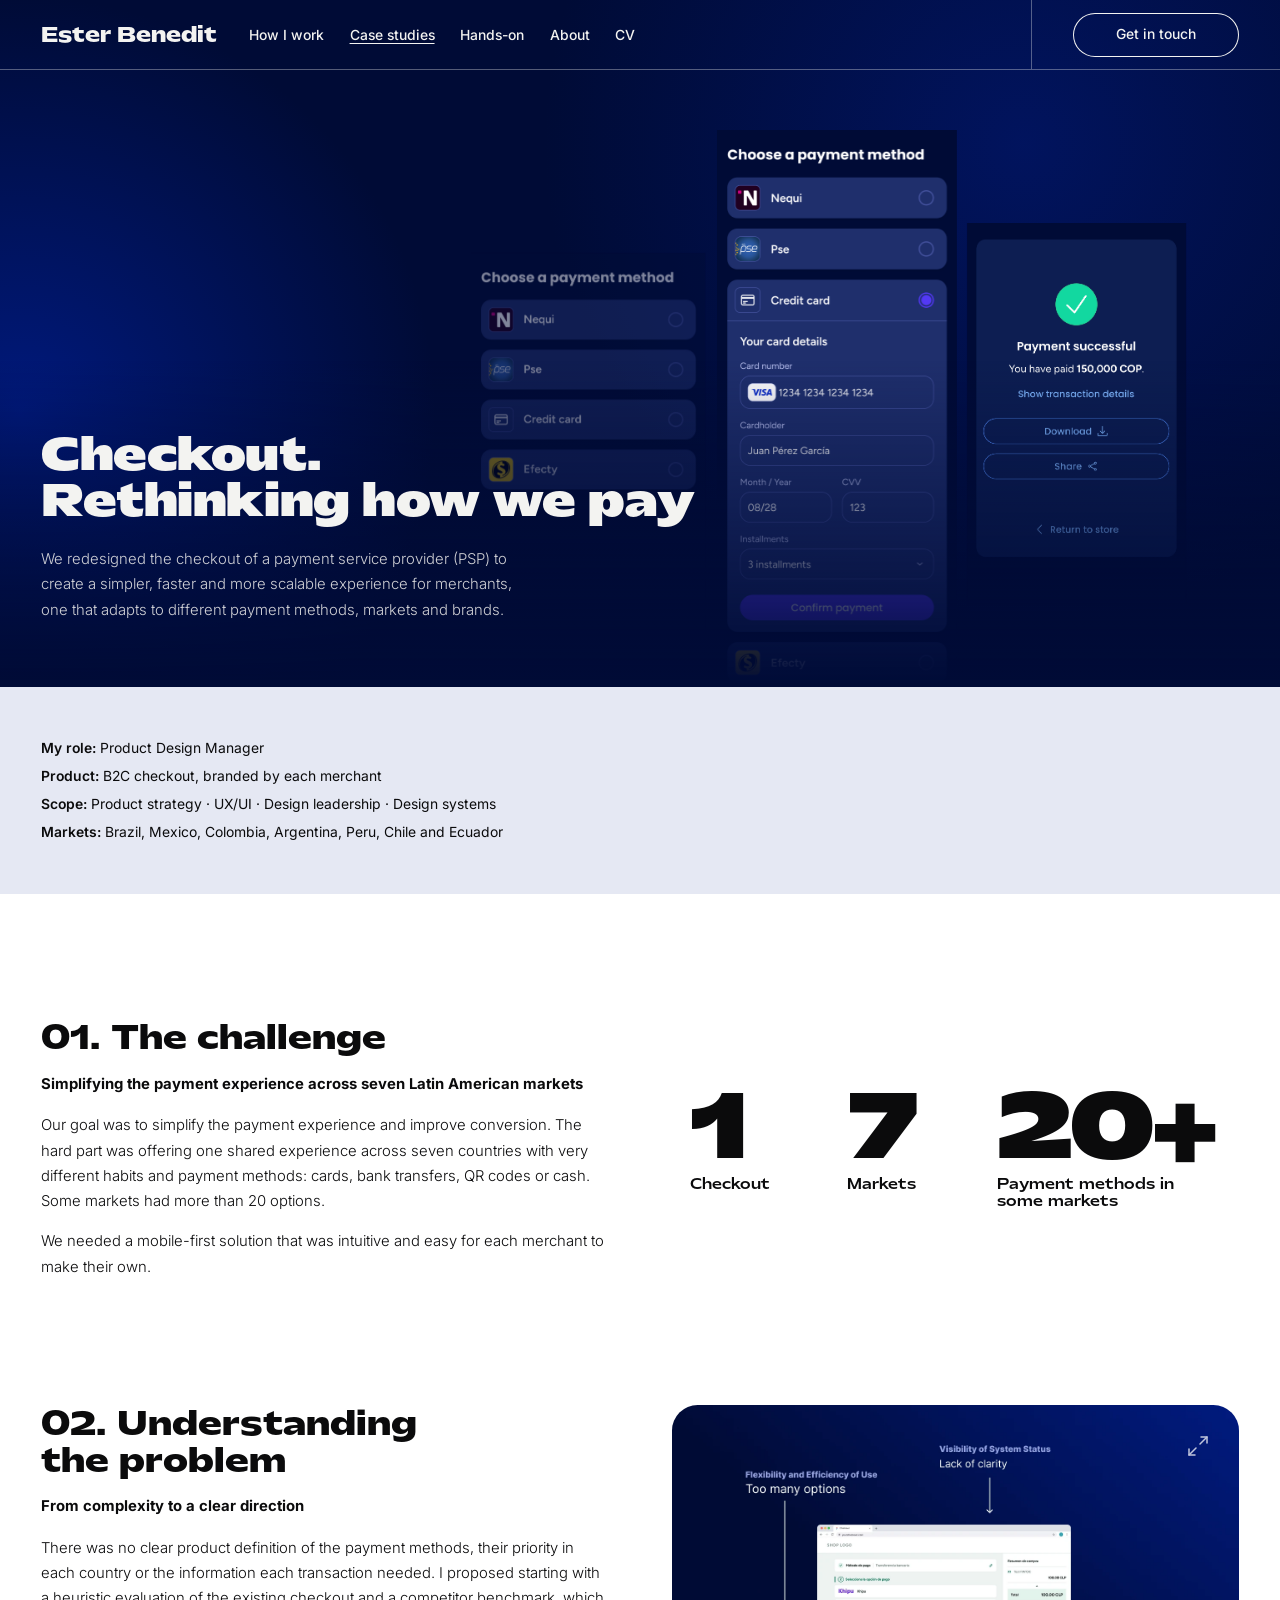
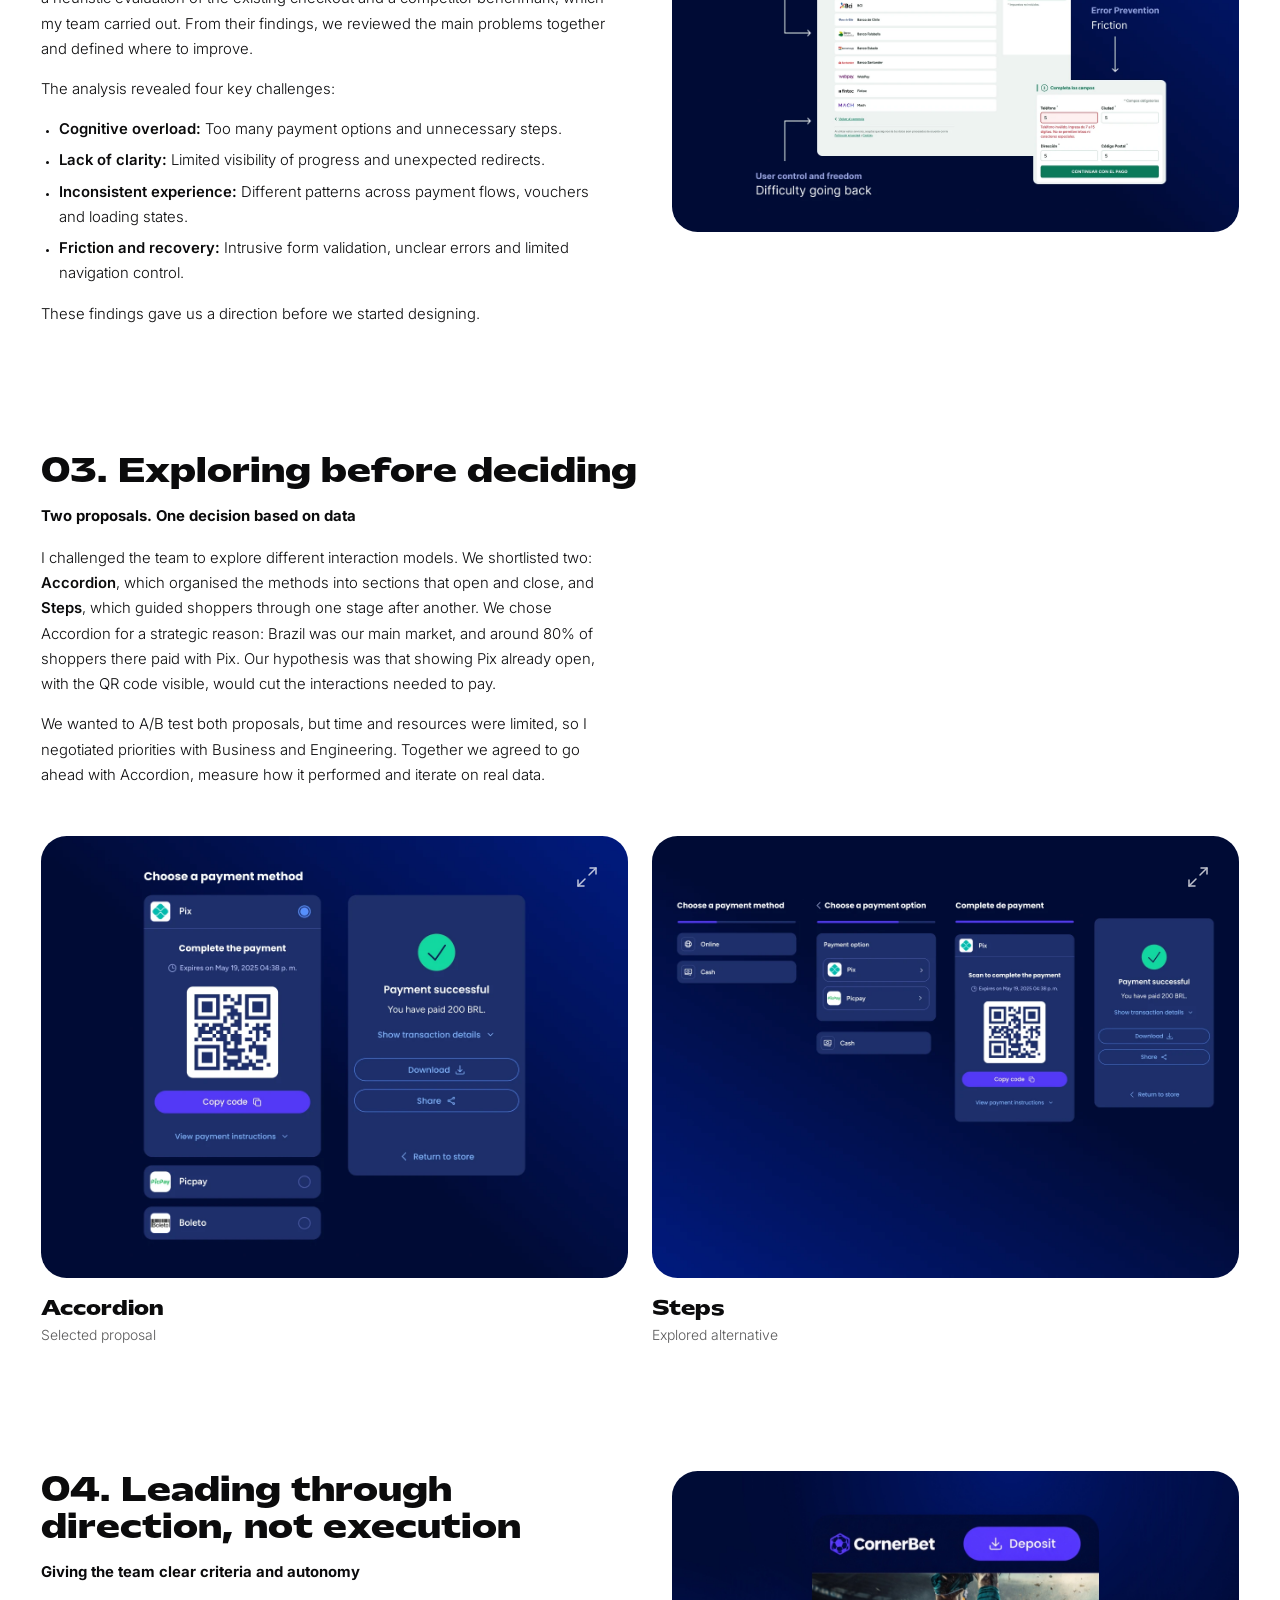
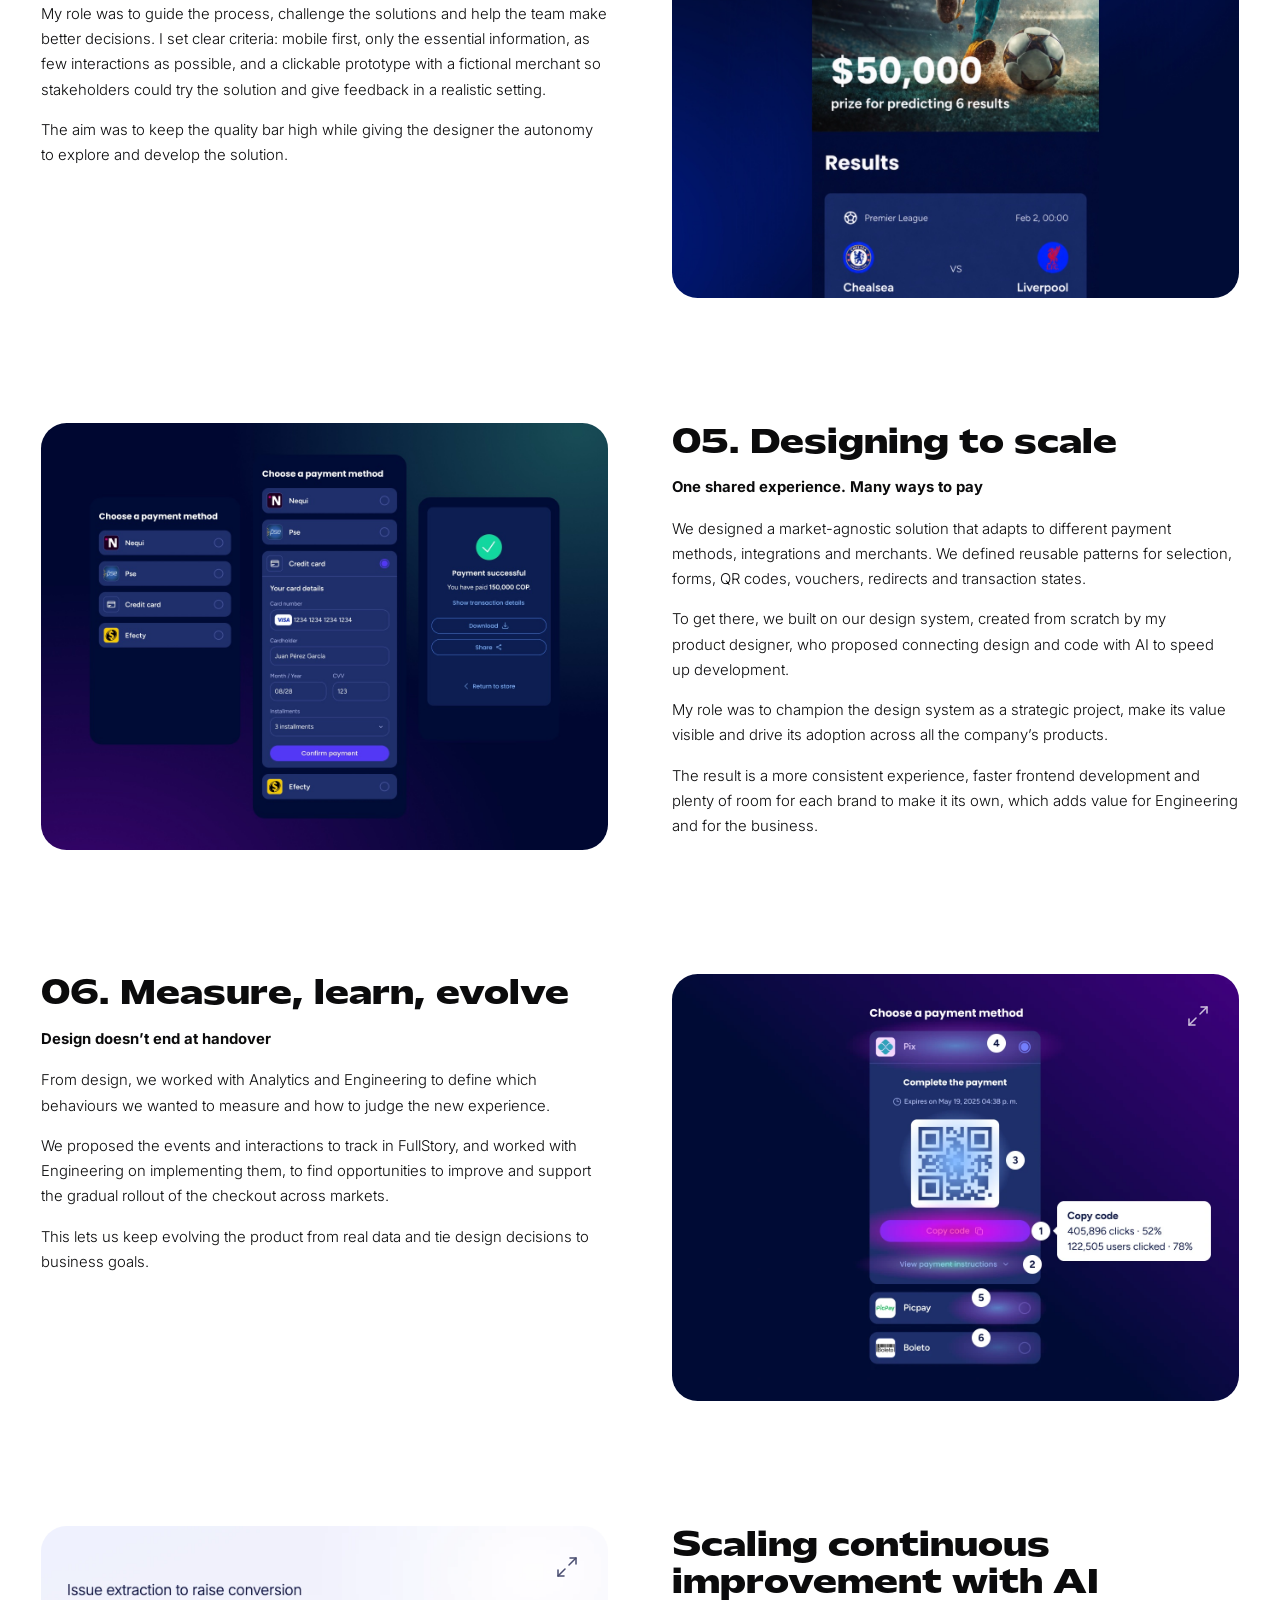
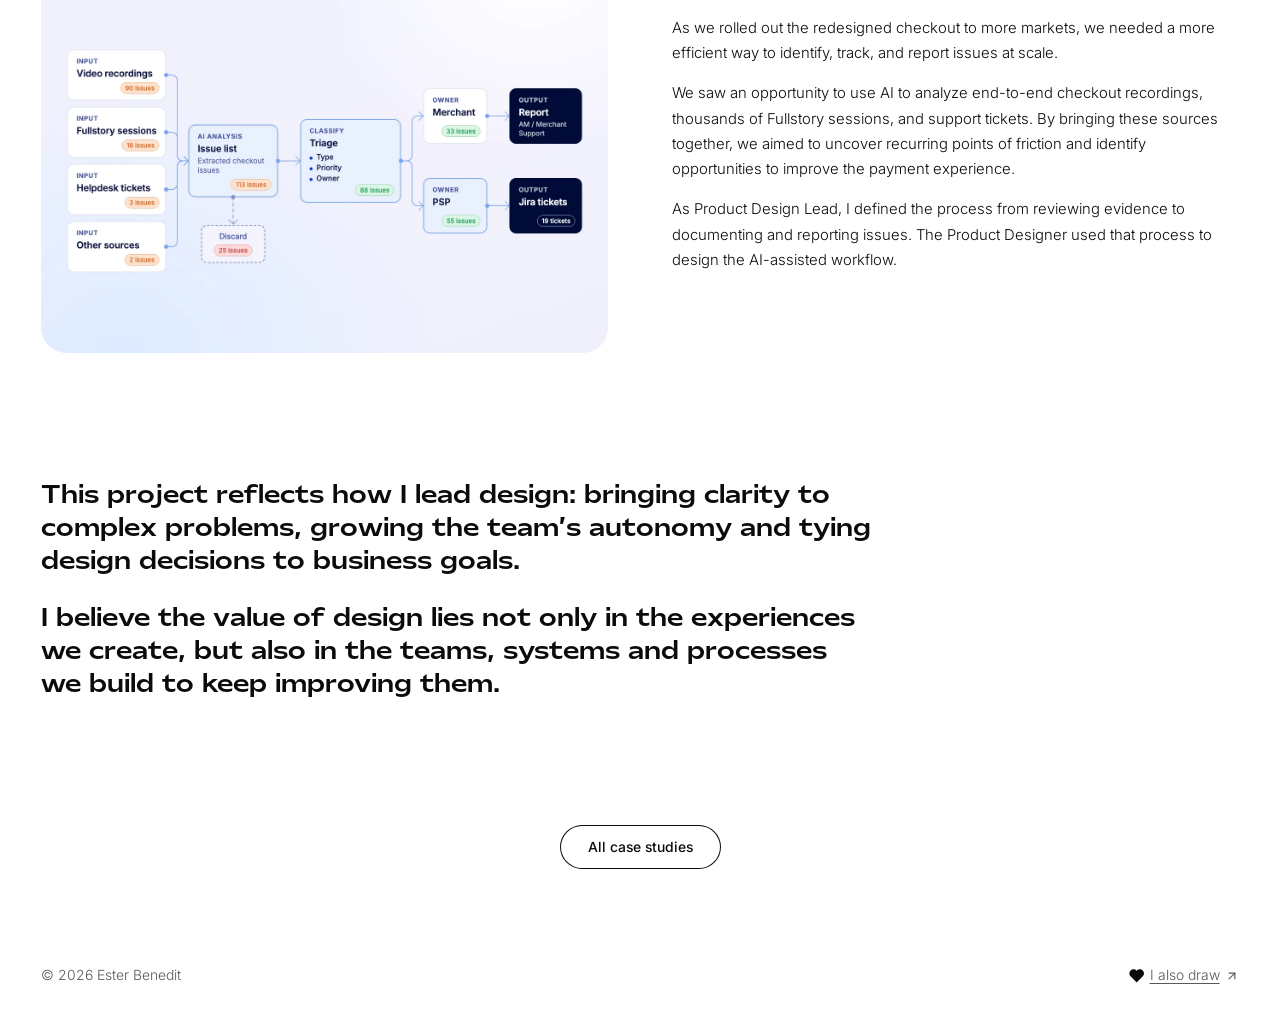
==== checkout.html @ c809fcc5 "Checkout case: subtitles wrap at the edge of the screen Co-Authored-By: Claude Opus 5.5 <noreply@ant" ====
<!doctype html>
<html lang="en">
<head>
  <meta charset="utf-8">
  <meta name="viewport" content="width=device-width, initial-scale=1">
  <title>Checkout: rethinking how we pay · Ester Benedit</title>
  <meta name="description" content="Case study: simplifying the payment experience across seven Latin American markets. Product strategy, UX/UI, design leadership and design systems.">
  <meta name="robots" content="noindex"> <!-- draft: keep out of search until Ester approves it -->
  <link rel="icon" type="image/png" sizes="32x32" href="icons/favicon-32.png?v=2">
  <link rel="apple-touch-icon" href="icons/apple-touch-icon.png?v=2">
  <link rel="preconnect" href="https://fonts.googleapis.com">
  <link rel="preconnect" href="https://fonts.gstatic.com" crossorigin>
  <link href="https://fonts.googleapis.com/css2?family=Inter:wght@200;300;400;500;600&display=swap" rel="stylesheet">
  <link rel="stylesheet" href="fonts-mattone.css?v=1">
  <link rel="stylesheet" href="styles.css?v=137">
  <link rel="stylesheet" href="case.css?v=51">
  <script>document.documentElement.classList.add('js');</script>
</head>
<body class="case" style="--case: #000b36;">

<header class="bar wrap is-stuck">
  <a class="bar-name" href="index.html">Ester Benedit</a>
  <button class="menu-toggle" type="button" aria-expanded="false" aria-controls="menu" aria-label="Open menu">
    <svg class="i-open" aria-hidden="true" viewBox="0 0 24 24" fill="none" stroke="currentColor" stroke-width="2" stroke-linecap="round" stroke-linejoin="round"><line x1="3" y1="12" x2="21" y2="12"></line><line x1="3" y1="6" x2="21" y2="6"></line><line x1="3" y1="18" x2="21" y2="18"></line></svg>
    <svg class="i-close" aria-hidden="true" viewBox="0 0 24 24" fill="none" stroke="currentColor" stroke-width="2" stroke-linecap="round" stroke-linejoin="round"><line x1="18" y1="6" x2="6" y2="18"></line><line x1="6" y1="6" x2="18" y2="18"></line></svg>
  </button>
  <nav id="menu" aria-label="Main">
    <ul>
      <li><a href="index.html#how-i-work">How I work</a></li>
      <li><a href="index.html#case-studies" aria-current="true">Case studies</a></li>
      <li><a href="index.html#hands-on">Hands-on</a></li>
      <li><a href="index.html#about">About</a></li>
      <li><a href="cv/ester-benedit-cv2026.pdf" target="_blank" rel="noopener">CV</a></li>
    </ul>
  </nav>
  <span class="divider" aria-hidden="true"></span>
  <a class="pill outline" href="mailto:ebenedit@gmail.com">Get in touch</a>
</header>

<section class="case-hero wrap" aria-labelledby="case-title">
  <div class="case-hero-text">
    <h1 id="case-title"><span class="ln">Checkout.</span> <span class="ln">Rethinking how we pay</span></h1>
    <p>We redesigned the checkout of a payment service provider (PSP) to create a simpler, faster and more scalable experience for merchants, one that adapts to different payment methods, markets and brands.</p>
  </div>
  <figure class="case-hero-shots">
    <img class="shot-back" src="img/checkout/hero-methods.png?v=4" width="563" height="968" alt="" aria-hidden="true">
    <img class="shot-main" src="img/checkout/hero-checkout.png" width="574" height="1384" alt="The new checkout: Nequi, PSE, Credit card and Efecty as accordions, with the card form open">
    <img class="shot-side" src="img/checkout/hero-result.png?v=2" width="526" height="915" alt="Payment successful screen: 150,000 COP paid, with Download, Share and Return to store">
  </figure>
</section>

<!-- Fact sheet: a band under the hero, Ester's Figma -->
<section class="case-facts-band wrap" aria-label="Project facts">
  <dl class="case-facts">
    <div><dt>My role:</dt> <dd>Product Design Manager</dd></div>
    <div><dt>Product:</dt> <dd>B2C checkout, branded by each merchant</dd></div>
    <div><dt>Scope:</dt> <dd>Product strategy · UX/UI · Design leadership · Design systems</dd></div>
    <div><dt>Markets:</dt> <dd>Brazil, Mexico, Colombia, Argentina, Peru, Chile and Ecuador</dd></div>
  </dl>
</section>

<main class="case-body">

  <!-- 01 -->
  <section class="wrap cs cs-split" aria-labelledby="s1">
    <div class="cs-text">
      <header class="cs-head" data-reveal>
        <p class="cs-num">01. The challenge</p>
        <h2 id="s1">Simplifying the payment experience across seven Latin American markets</h2>
      </header>
      <div class="cs-copy" data-reveal>
        <p>Our goal was to simplify the payment experience and improve conversion. The hard part was offering one shared experience across seven countries with very different habits and payment methods: cards, bank transfers, QR codes or cash. Some markets had more than 20 options.</p>
        <p>We needed a mobile-first solution that was intuitive and easy for each merchant to make their own.</p>
      </div>
    </div>
    <ul class="cs-stats" data-reveal>
      <li><b>1</b><span>Checkout</span></li>
      <li><b>7</b><span>Markets</span></li>
      <li><b>20+</b><span>Payment methods in some markets</span></li>
    </ul>
  </section>

  <!-- 02 -->
  <section class="wrap cs cs-split" aria-labelledby="s2">
    <div class="cs-text">
      <header class="cs-head" data-reveal>
        <p class="cs-num">02. Understanding the problem</p>
        <h2 id="s2">From complexity to a clear direction</h2>
      </header>
      <div class="cs-copy" data-reveal>
        <p>There was no clear product definition of the payment methods, their priority in each country or the information each transaction needed. I proposed starting with a heuristic evaluation of the existing checkout and a competitor benchmark, which my team carried out. From their findings, we reviewed the main problems together and defined where to improve.</p>
        <p>The analysis revealed four key challenges:</p>
        <ul class="cs-list">
          <li><b>Cognitive overload:</b> Too many payment options and unnecessary steps.</li>
          <li><b>Lack of clarity:</b> Limited visibility of progress and unexpected redirects.</li>
          <li><b>Inconsistent experience:</b> Different patterns across payment flows, vouchers and loading states.</li>
          <li><b>Friction and recovery:</b> Intrusive form validation, unclear errors and limited navigation control.</li>
        </ul>
        <p>These findings gave us a direction before we started designing.</p>
      </div>
    </div>
    <figure class="cs-media zoomable" data-reveal>
      <button class="zoom-btn" type="button" aria-label="Enlarge image"><svg width="20" height="20" viewBox="0 0 24 24" fill="none" stroke="currentColor" stroke-width="2" stroke-linecap="round" stroke-linejoin="round" aria-hidden="true"><polyline points="15 3 21 3 21 9"/><polyline points="9 21 3 21 3 15"/><line x1="21" y1="3" x2="14" y2="10"/><line x1="3" y1="21" x2="10" y2="14"/></svg></button>
      <img src="img/checkout/heuristic-en.webp" width="1328" height="1000" loading="lazy" alt="Heuristic evaluation of the old checkout: a long list of Chilean banks and a form with an error, annotated with four Nielsen heuristics: too many options, lack of clarity, friction and difficulty going back">
    </figure>
  </section>

  <!-- 03 -->
  <section class="wrap cs" aria-labelledby="s3">
    <header class="cs-head" data-reveal>
      <p class="cs-num">03. Exploring before deciding</p>
      <h2 id="s3">Two proposals. One decision based on data</h2>
    </header>
    <div class="cs-copy cs-wide" data-reveal>
      <p>I challenged the team to explore different interaction models. We shortlisted two: <b>Accordion</b>, which organised the methods into sections that open and close, and <b>Steps</b>, which guided shoppers through one stage after another. We chose Accordion for a strategic reason: Brazil was our main market, and around 80% of shoppers there paid with Pix. Our hypothesis was that showing Pix already open, with the QR code visible, would cut the interactions needed to pay.</p>
      <p>We wanted to A/B test both proposals, but time and resources were limited, so I negotiated priorities with Business and Engineering. Together we agreed to go ahead with Accordion, measure how it performed and iterate on real data.</p>
    </div>
    <div class="cs-pair">
      <figure data-reveal>
        <div class="cs-media zoomable"><button class="zoom-btn" type="button" aria-label="Enlarge image"><svg width="20" height="20" viewBox="0 0 24 24" fill="none" stroke="currentColor" stroke-width="2" stroke-linecap="round" stroke-linejoin="round" aria-hidden="true"><polyline points="15 3 21 3 21 9"/><polyline points="9 21 3 21 3 15"/><line x1="21" y1="3" x2="14" y2="10"/><line x1="3" y1="21" x2="10" y2="14"/></svg></button><img src="img/checkout/proposal-accordion.webp" width="1328" height="1000" loading="lazy" alt="Accordion proposal: the payment methods on one screen, with Pix open showing its QR code, next to the payment successful screen"></div>
        <figcaption><b>Accordion</b>Selected proposal</figcaption>
      </figure>
      <figure data-reveal>
        <div class="cs-media zoomable"><button class="zoom-btn" type="button" aria-label="Enlarge image"><svg width="20" height="20" viewBox="0 0 24 24" fill="none" stroke="currentColor" stroke-width="2" stroke-linecap="round" stroke-linejoin="round" aria-hidden="true"><polyline points="15 3 21 3 21 9"/><polyline points="9 21 3 21 3 15"/><line x1="21" y1="3" x2="14" y2="10"/><line x1="3" y1="21" x2="10" y2="14"/></svg></button><img src="img/checkout/proposal-steps.webp?v=3" width="1328" height="1000" loading="lazy" alt="Steps proposal: the same flow split into stages with a progress bar, from choosing online or cash, to choosing Pix or Picpay, to the QR code and the payment successful screen"></div>
        <figcaption><b>Steps</b>Explored alternative</figcaption>
      </figure>
    </div>
  </section>

  <!-- 04 -->
  <section class="wrap cs cs-split" aria-labelledby="s4">
    <div class="cs-text">
      <header class="cs-head" data-reveal>
        <p class="cs-num">04. Leading through direction, not execution</p>
        <h2 id="s4">Giving the team clear criteria and autonomy</h2>
      </header>
      <div class="cs-copy" data-reveal>
        <p>My role was to guide the process, challenge the solutions and help the team make better decisions. I set clear criteria: mobile first, only the essential information, as few interactions as possible, and a clickable prototype with a fictional merchant so stakeholders could try the solution and give feedback in a realistic setting.</p>
        <p>The aim was to keep the quality bar high while giving the designer the autonomy to explore and develop the solution.</p>
      </div>
    </div>
    <figure class="cs-media playable" data-reveal>
      <button class="play-btn" type="button" aria-label="Pause animation">
        <svg class="i-pause" viewBox="0 0 24 24" fill="none" stroke="currentColor" stroke-width="1" stroke-linecap="round" stroke-linejoin="round" aria-hidden="true"><circle cx="12" cy="12" r="10"/><line x1="10" y1="15" x2="10" y2="9"/><line x1="14" y1="15" x2="14" y2="9"/></svg>
        <svg class="i-play" viewBox="0 0 24 24" fill="none" stroke="currentColor" stroke-width="1" stroke-linecap="round" stroke-linejoin="round" aria-hidden="true"><circle cx="12" cy="12" r="10"/><polygon points="10 8 16 12 10 16 10 8"/></svg>
      </button>
      <video src="img/checkout/prototype.mp4?v=4" poster="img/checkout/prototype-poster.jpg?v=2" width="1328" height="1000" autoplay muted loop playsinline preload="metadata" aria-label="Clickable prototype with a fictional merchant, CornerBet: the shopper taps Deposit, enters 150,000 COP, chooses credit card, fills in the card details and pays"></video>
    </figure>
  </section>

  <!-- 05 -->
  <section class="wrap cs cs-split flip" aria-labelledby="s5">
    <div class="cs-text">
      <header class="cs-head" data-reveal>
        <p class="cs-num">05. Designing to scale</p>
        <h2 id="s5">One shared experience. Many ways to pay</h2>
      </header>
      <div class="cs-copy" data-reveal>
        <p>We designed a market-agnostic solution that adapts to different payment methods, integrations and merchants. We defined reusable patterns for selection, forms, QR codes, vouchers, redirects and transaction states.</p>
        <p>To get there, we built on our design system, created from scratch by my product designer, who proposed connecting design and code with AI to speed up development.</p>
        <p>My role was to champion the design system as a strategic project, make its value visible and drive its adoption across all the company’s products.</p>
        <p>The result is a more consistent experience, faster frontend development and plenty of room for each brand to make it its own, which adds value for Engineering and for the business.</p>
      </div>
    </div>
    <figure class="cs-media playable" data-reveal>
      <button class="play-btn" type="button" aria-label="Pause animation">
        <svg class="i-pause" viewBox="0 0 24 24" fill="none" stroke="currentColor" stroke-width="1" stroke-linecap="round" stroke-linejoin="round" aria-hidden="true"><circle cx="12" cy="12" r="10"/><line x1="10" y1="15" x2="10" y2="9"/><line x1="14" y1="15" x2="14" y2="9"/></svg>
        <svg class="i-play" viewBox="0 0 24 24" fill="none" stroke="currentColor" stroke-width="1" stroke-linecap="round" stroke-linejoin="round" aria-hidden="true"><circle cx="12" cy="12" r="10"/><polygon points="10 8 16 12 10 16 10 8"/></svg>
      </button>
      <video src="img/checkout/themes.mp4?v=3" poster="img/checkout/themes-poster.jpg?v=3" width="1328" height="1000" autoplay muted loop playsinline preload="metadata" aria-label="The same checkout in three merchant themes: the default navy, Monochrome and Plum and Lime. Each card flips over to the next theme, starting with the one in the centre."></video>
    </figure>
  </section>

  <!-- 06 -->
  <section class="wrap cs cs-split" aria-labelledby="s6">
    <div class="cs-text">
      <header class="cs-head" data-reveal>
        <p class="cs-num">06. Measure, learn, evolve</p>
        <h2 id="s6">Design doesn’t end at handover</h2>
      </header>
      <div class="cs-copy" data-reveal>
        <p>From design, we worked with Analytics and Engineering to define which behaviours we wanted to measure and how to judge the new experience.</p>
        <p>We proposed the events and interactions to track in FullStory, and worked with Engineering on implementing them, to find opportunities to improve and support the gradual rollout of the checkout across markets.</p>
        <p>This lets us keep evolving the product from real data and tie design decisions to business goals.</p>
      </div>
    </div>
    <figure class="cs-media zoomable" data-reveal>
      <button class="zoom-btn" type="button" aria-label="Enlarge image"><svg width="20" height="20" viewBox="0 0 24 24" fill="none" stroke="currentColor" stroke-width="2" stroke-linecap="round" stroke-linejoin="round" aria-hidden="true"><polyline points="15 3 21 3 21 9"/><polyline points="9 21 3 21 3 15"/><line x1="21" y1="3" x2="14" y2="10"/><line x1="3" y1="21" x2="10" y2="14"/></svg></button>
      <img src="img/checkout/tracking-pix.webp?v=2" width="1328" height="1000" loading="lazy" alt="Pix payment step with six tracked interactions numbered on it, and the Copy code event showing 405,896 clicks (52%) and 122,505 users clicked (78%)">
    </figure>
  </section>

  <!-- AI -->
  <section class="wrap cs cs-split flip" aria-labelledby="s7">
    <div class="cs-text">
      <header class="cs-head" data-reveal>
        <h2 id="s7">Scaling continuous improvement with AI</h2>
      </header>
      <div class="cs-copy" data-reveal>
        <p>As we rolled out the redesigned checkout to more markets, we needed a more efficient way to identify, track, and report issues at scale.</p>
        <p>We saw an opportunity to use AI to analyze end-to-end checkout recordings, thousands of Fullstory sessions, and support tickets. By bringing these sources together, we aimed to uncover recurring points of friction and identify opportunities to improve the payment experience.</p>
        <p>As Product Design Lead, I defined the process from reviewing evidence to documenting and reporting issues. The Product Designer used that process to design the AI-assisted workflow.</p>
      </div>
    </div>
    <figure class="cs-media zoomable" data-reveal>
      <button class="zoom-btn on-light" type="button" aria-label="Enlarge image"><svg width="20" height="20" viewBox="0 0 24 24" fill="none" stroke="currentColor" stroke-width="2" stroke-linecap="round" stroke-linejoin="round" aria-hidden="true"><polyline points="15 3 21 3 21 9"/><polyline points="9 21 3 21 3 15"/><line x1="21" y1="3" x2="14" y2="10"/><line x1="3" y1="21" x2="10" y2="14"/></svg></button>
      <img src="img/checkout/ai-workflow.webp?v=9" width="1328" height="1000" loading="lazy" alt="Issue extraction to raise conversion. Inputs: video recordings (90 issues), Fullstory sessions (18), Helpdesk tickets (3) and other sources (2). The AI analysis extracts 113 issues, discards 25 and triages 88 by type, priority and owner. Then by owner and output: 33 merchant issues go into a report for AM and Merchant Support, 55 PSP issues become 19 Jira tickets">
    </figure>
  </section>

  <section class="wrap cs" aria-label="Closing">
    <div class="cs-close" data-reveal>
      <p>This project reflects how I lead design: bringing clarity to complex problems, growing the team’s autonomy and tying design decisions to business goals.</p>
      <p>I believe the value of design lies not only in the experiences we create, but also in the teams, systems and processes we build to keep improving them.</p>
    </div>
  </section>

  <nav class="wrap case-next" aria-label="More case studies">
    <a class="pill outline" href="index.html#case-studies">All case studies</a>
  </nav>

</main>

<footer class="wrap foot">
  <span>© 2026 Ester Benedit</span>
  <a class="draw" href="https://www.instagram.com/esterbenedit/" target="_blank" rel="noopener noreferrer"><svg class="heart" aria-hidden="true" viewBox="0 0 24 24" fill="none" stroke="currentColor" stroke-width="2" stroke-linecap="round" stroke-linejoin="round"><path d="M20.84 4.61a5.5 5.5 0 0 0-7.78 0L12 5.67l-1.06-1.06a5.5 5.5 0 0 0-7.78 7.78l1.06 1.06L12 21.23l7.78-7.78 1.06-1.06a5.5 5.5 0 0 0 0-7.78z"></path></svg><span class="u">I also draw</span><svg class="ext" aria-hidden="true" viewBox="0 0 24 24" fill="none" stroke="currentColor" stroke-width="2" stroke-linecap="round" stroke-linejoin="round"><line x1="7" y1="17" x2="17" y2="7"></line><polyline points="7 7 17 7 17 17"></polyline></svg></a>
</footer>

<dialog class="lightbox" aria-label="Enlarged image">
  <button class="lightbox-close" type="button" aria-label="Close"><svg width="22" height="22" viewBox="0 0 24 24" fill="none" stroke="currentColor" stroke-width="2" stroke-linecap="round" aria-hidden="true"><line x1="18" y1="6" x2="6" y2="18"/><line x1="6" y1="6" x2="18" y2="18"/></svg></button>
  <img alt="">
</dialog>

<script src="main.js?v=24"></script>
<script>
  // The bar is transparent at the top, navy as soon as the page scrolls, and white once the hero has scrolled away.
  (() => {
    const bar = document.querySelector('.bar');
    if (!bar) return;
    let ticking = false;
    const hero = document.querySelector('.case-hero');
    const check = () => {
      ticking = false;
      bar.classList.toggle('is-solid', window.scrollY > 0);
      bar.classList.toggle('is-light', !!hero && hero.getBoundingClientRect().bottom <= bar.offsetHeight);  // white once the hero has gone under it
    };
    window.addEventListener('scroll', () => { if (!ticking) { ticking = true; requestAnimationFrame(check); } }, { passive: true });
    window.addEventListener('resize', check);
    check();
  })();

  // Videos with a play button: hovering shows pause while it plays and play while it's paused; a click switches.
  document.querySelectorAll('.playable').forEach((fig) => {
    const v = fig.querySelector('video'), btn = fig.querySelector('.play-btn');
    const sync = () => {
      fig.classList.toggle('is-paused', v.paused);
      btn.setAttribute('aria-label', v.paused ? 'Play animation' : 'Pause animation');
    };
    const toggle = () => { if (v.paused) v.play(); else v.pause(); };
    btn.addEventListener('click', toggle);
    v.addEventListener('click', toggle);
    v.addEventListener('play', sync); v.addEventListener('pause', sync);
    sync();
  });

  // Images with an expand button open full size in a lightbox; Esc, the close button or a click outside the image closes it.
  (() => {
    const box = document.querySelector('.lightbox');
    if (!box) return;
    const big = box.querySelector('img');
    document.querySelectorAll('.zoomable').forEach((fig) => {
      const img = fig.querySelector('img');
      fig.querySelector('.zoom-btn').addEventListener('click', () => {
        big.src = img.currentSrc || img.src;
        big.alt = img.alt;
        box.showModal();
      });
    });
    box.addEventListener('click', (e) => { if (e.target !== big) box.close(); });
  })();
</script>
</body>
</html>
---- fonts-mattone.css ----
/* Mattone (Regular 400, Bold 700, Black 900) by Collletttivo, SIL Open Font License 1.1, embedded for offline/artifact viewing. */
@font-face{font-family:'Mattone';src:url([data-uri]) format('woff2');font-weight:400;font-style:normal;font-display:swap;}
@font-face{font-family:'Mattone';src:url([data-uri]) format('woff2');font-weight:700;font-style:normal;font-display:swap;}
@font-face{font-family:'Mattone';src:url([data-uri]) format('woff2');font-weight:900;font-style:normal;font-display:swap;}
---- styles.css ----
/* Ester Benedit — home proposal 06, built from Ester's own drafts.
   Black & white, Mattone (display) + Inter (text), rounded panels, case-study carousel. */

:root {
  --ease-out: cubic-bezier(0.22, 1, 0.36, 1);
  --ease-expo: cubic-bezier(0.16, 1, 0.3, 1);
  --bg: #ffffff;
  --surface: color-mix(in srgb, var(--bg) 92.5%, #000); /* #ececec on white; follows the ground colour */
  --ink: #0b0b0c;
  --muted: color-mix(in srgb, var(--ink) 68%, var(--bg));
  --inv-bg: #0b0b0c;
  --inv-ink: #f3f3f1;
  --inv-muted: #a7a7ab;

  --font-display: "Mattone", "Arial Black", "Helvetica Neue", Arial, sans-serif;
  --display-weight: 700; /* Mattone comes in 400, 700 and 900 */
  --font-text: "Inter", "Helvetica Neue", Arial, sans-serif;

  --step-small: clamp(0.8125rem, 0.79rem + 0.1vw, 0.875rem);
  --step-body: clamp(1rem, 0.96rem + 0.2vw, 1.125rem);
  --step-lead: clamp(1.25rem, 1.05rem + 0.9vw, 1.875rem);
  --step-h3: clamp(1.125rem, 1.02rem + 0.45vw, 1.375rem);
  --step-head: clamp(1.75rem, 1.2rem + 2.2vw, 3.25rem);
  --step-big: clamp(2.5rem, 1.5rem + 5vw, 6rem);

  --margin: clamp(1rem, 3.2vw, 2.75rem);
  --avatar: clamp(7rem, 13vw, 12rem);
  --radius: clamp(1.25rem, 2vw, 2rem);
  --section-gap: clamp(5rem, 3rem + 6vw, 8rem);
}

* { box-sizing: border-box; }
html { color-scheme: light; -webkit-text-size-adjust: 100%; scroll-behavior: smooth; scroll-padding-top: 5rem; }
@media (prefers-reduced-motion: reduce) { html { scroll-behavior: auto; } }
body {
  margin: 0;
  background: var(--bg);
  color: var(--ink);
  font-family: var(--font-text);
  font-size: var(--step-body);
  font-weight: 300; /* Inter Light for running text; titles, labels and buttons set their own weight */
  line-height: 1.5;
}
img { display: block; max-width: 100%; height: auto; }
a { color: inherit; text-underline-offset: 0.18em; }
p { margin: 0; text-wrap: pretty; }
h1, h2, h3 { margin: 0; text-wrap: balance; }
ul { margin: 0; padding: 0; list-style: none; }
figure { margin: 0; }
::selection { background: var(--ink); color: var(--bg); }
:focus-visible { outline: 2px solid var(--ink); outline-offset: 3px; }
.dark :focus-visible { outline-color: var(--inv-ink); }

.wrap { padding-inline: var(--margin); }
.visually-hidden { position: absolute; width: 1px; height: 1px; overflow: hidden; clip: rect(0 0 0 0); white-space: nowrap; }
h2 { font-family: var(--font-display); font-weight: var(--display-weight); font-size: var(--step-head); line-height: 1.05; letter-spacing: -0.01em; }
h3 { font-family: var(--font-text); font-weight: 600; font-size: var(--step-h3); line-height: 1.2; }
.lead { font-size: var(--step-lead); line-height: 1.3; font-weight: 300; letter-spacing: -0.01em; }

/* Pill buttons: filled, never outlined */
.pill {
  display: inline-flex; align-items: center; justify-content: center;
  min-height: 44px; padding: 0.55rem 1.25rem; border-radius: 999px;
  background: var(--ink); color: var(--bg);
  font-weight: 500; font-size: var(--step-small); text-decoration: none; white-space: nowrap;
  transition: transform 180ms var(--ease-out), background-color 180ms var(--ease-out);
}
.pill:hover { transform: translateY(-2px); }
.pill:active { transform: translateY(0) scale(0.97); }
.pill.light { background: var(--inv-ink); color: var(--ink); }
.pill.ghost { background: #2a2a2d; color: var(--inv-ink); }
.pill.ghost:hover { background: #3a3a3e; }
/* Outlined: the two Get in touch buttons. Fills on hover. */
.pill.outline { padding-inline: 1.75rem; background: transparent; color: currentColor; box-shadow: inset 0 0 0 1px currentColor; transition: transform 180ms var(--ease-out), background-color 180ms var(--ease-out), color 180ms var(--ease-out); }
.pill.outline:hover { background: var(--ink); color: var(--bg); box-shadow: inset 0 0 0 1px var(--ink); }
.dark .pill.outline:hover { background: var(--inv-ink); color: var(--ink); box-shadow: inset 0 0 0 1px var(--inv-ink); }
/* Both Get in touch buttons match the portrait's width */
@media (min-width: 761px) { .bar .pill.outline, .skills .pill.outline { width: var(--avatar); padding-inline: 0; } }

/* Top bar */
.bar {
  --bar-gap: 1.5rem;
  --bar-pad: 0px;
  min-height: 70px; /* Ester: the menu bar is 70px tall */
  display: flex; align-items: center; gap: var(--bar-gap);
  padding-block: var(--bar-pad);
}
.bar { position: sticky; top: 0; z-index: 10; background: var(--bg); border-bottom: 1px solid var(--ink); } /* line under the menu: Ester's request */
/* The name leaves the hero and lands in the bar */
.bar-name {
  font-family: var(--font-display); font-weight: var(--display-weight); font-size: 1.25rem;
  text-decoration: none; white-space: nowrap; overflow: hidden;
  max-width: 0; margin-right: calc(-1 * var(--bar-gap)); opacity: 0; transform: translateY(120%);
  transition: max-width 500ms var(--ease-expo), margin 500ms var(--ease-expo), opacity 300ms var(--ease-out), transform 500ms var(--ease-expo);
}
.bar.is-stuck .bar-name { max-width: 14rem; margin-right: 0.5rem; opacity: 1; transform: none; }
/* Vertical line before Get in touch, running the bar's full height */
.bar .divider { align-self: stretch; width: 1px; flex: none; background: var(--ink); margin: calc(-1 * var(--bar-pad)) calc(var(--margin) - var(--bar-gap)) calc(-1 * var(--bar-pad)) auto; /* button sits centred between the line and the page edge */ }
.bar nav ul { display: flex; gap: clamp(1rem, 2vw, 2rem); }
.bar nav a { text-decoration: none; font-weight: 500; font-size: var(--step-small); padding-block: 0.75rem; }
.bar nav a:hover { text-decoration: underline; }
.menu-toggle { display: none; }

/* Hero: first screen */
.hero {
  min-height: calc(100svh - 70px);
  display: flex; flex-direction: column; justify-content: space-between; gap: 3rem;
  padding-bottom: calc(clamp(1.5rem, 3vw, 2.75rem) + clamp(1rem, 2vw, 2rem));
  /* Parallax: the name drifts down slower than the page and passes behind How I work,
     which sits above it, so the panel's rounded corners show the name going under them
     (as on redzengames.com, Ester's reference). */
  position: relative; z-index: 0;
}
#how-i-work { position: relative; z-index: 1; }
.name { will-change: transform; }
.intro { display: flex; justify-content: space-between; align-items: flex-start; gap: 2rem; padding-top: clamp(1rem, 3vw, 2.5rem); }
.intro-text { max-width: 40rem; display: grid; gap: 0.6rem; }
.intro-text .lead { font-size: clamp(1.125rem, 1rem + 0.45vw, 1.4375rem); font-weight: 300; line-height: 1.4; letter-spacing: 0; text-wrap: balance; }

/* Hero subtitle: two phrases share one cell and take turns; main.js sizes the cell to the showing one
   and splits the lines into letters. The new phrase types itself in from left to right; the old one
   sweeps out the same way, faster. */
.rotator { display: grid; align-items: start; transition: height 700ms var(--ease-out); }
.rotator .phrase { grid-area: 1 / 1; }
.rotator:not(.is-split) .phrase + .phrase { display: none; }  /* both phrases share the cell: only one until main.js has split them, or they flash on top of each other */
.js .rotator:not(.is-split) { visibility: hidden; animation: show-late 0s 3s forwards; }  /* hidden until it types in; shown anyway if main.js never runs */
@keyframes show-late { to { visibility: visible; } }
.rotator .ln { display: block; }
.rotator .wd { display: inline-block; white-space: nowrap; }
.rotator .ch { opacity: 0; }
.rotator .is-on .ch { opacity: 1; transition: opacity 220ms ease-out calc(450ms + var(--c) * 32ms); }
.rotator .is-off .ch { opacity: 0; transition: opacity 200ms ease-in calc(var(--c) * 4ms); }
@media (prefers-reduced-motion: reduce) {
  .rotator { transition: none; }
  .rotator .is-on .ch { transition: opacity 600ms ease 300ms; }
  .rotator .is-off .ch { transition: opacity 300ms ease; }
}
.role { font-family: var(--font-display); font-weight: var(--display-weight); font-size: clamp(1.5rem, 1.2rem + 1.3vw, 2.375rem); line-height: 1.15; }
.avatar { flex: none; width: var(--avatar); aspect-ratio: 1; border-radius: 50%; overflow: hidden; background: var(--surface); }
.avatar img { width: 100%; height: 100%; object-fit: cover; }
/* On a coloured ground the photo takes the colour (multiplied); on white it stays black and white */
.avatar { background: var(--bg); }
.avatar img { mix-blend-mode: multiply; filter: grayscale(1); }
.name {
  font-family: var(--font-display); font-weight: var(--display-weight);
  font-size: clamp(2.6rem, 9.5vw, 12rem); line-height: 1; letter-spacing: -0.02em;
  white-space: nowrap;
}
.line { display: inline-block; }

/* Panels */
.panel { border-radius: var(--radius); padding: clamp(1.75rem, 5vw, 4.5rem); }
.panel.dark { background: var(--inv-bg); color: var(--inv-ink); }
.panel.dark :is(h2, h3), .card.dark .card-text h3 { color: var(--bg); transition: color 400ms var(--ease-out); }  /* titles on black take the chosen ground colour (white stays white) */
.panel.grey { background: var(--surface); }

main > section { margin-top: var(--section-gap); }
main > section:first-child { margin-top: 0; }

/* How I work */
.skills { display: grid; justify-items: center; gap: clamp(2.5rem, 5vw, 4rem); }
.skills h2 { text-align: center; }
.skills ul { width: 100%; display: grid; grid-template-columns: repeat(3, minmax(0, 1fr)); gap: clamp(2rem, 4vw, 3.5rem) clamp(1.5rem, 4vw, 4rem); }
.skills li { display: grid; gap: 0.6rem; align-content: start; }
.skills li p { color: var(--inv-muted); font-size: clamp(0.9375rem, 0.9rem + 0.15vw, 1rem); font-weight: 300; }

/* Mattone Regular, the lighter cut, for the summary under the role and the How I work titles */
.intro-text .lead, .skills h3 { font-family: var(--font-display); font-weight: 400; letter-spacing: 0; }
.skills h3 { font-size: clamp(1rem, 0.94rem + 0.3vw, 1.1875rem); line-height: 1.25; }
/* Mattone Black for the big name */
.name { font-weight: 900; }

/* Case studies: four thumbnails, seen at a glance */
.cases { display: grid; grid-template-columns: minmax(0, 1fr) minmax(0, 2.6fr); gap: clamp(1.5rem, 3vw, 3rem); align-items: start; }
.cases-intro { display: grid; gap: 1.25rem; }
.cases-intro p { color: var(--ink); max-width: 22rem; }
.case-grid { display: grid; grid-template-columns: repeat(2, minmax(0, 1fr)); gap: clamp(1rem, 1.6vw, 1.5rem); }
.card {
  border-radius: var(--radius); overflow: hidden; text-decoration: none;
  display: grid; grid-template-rows: minmax(0, 1fr) auto; min-width: 0;
  aspect-ratio: 1; /* true squares, so whole pictures fit */
}
.card { clip-path: inset(0 round var(--radius)); -webkit-tap-highlight-color: transparent; } /* phones: keep the scrim inside the rounded corners while it fades, and no square tap flash */
.card.article { grid-template-rows: 1fr; align-items: end; }
.card.dark { background: var(--inv-bg); color: var(--inv-ink); }
.card.grey { background: var(--surface); }
.card-text { display: grid; gap: 0.75rem; align-content: start; padding: clamp(1.125rem, 2vw, 1.75rem); max-width: 40rem; }
.card-text h3 { font-family: var(--font-display); font-weight: var(--display-weight); font-size: var(--step-h3); line-height: 1.1; }
.card-text p:not(.meta) { font-size: var(--step-small); font-weight: 300; }
.card-text .meta { font-weight: 300; }
.meta { font-size: var(--step-small); color: var(--muted); margin-top: auto; }
.card-link { display: inline-flex; justify-self: start; align-items: center; gap: 0.35em; font-size: var(--step-small); font-weight: 500; margin-top: 0.25rem; }
.card-link .u { text-decoration: underline; text-underline-offset: 0.2em; }
.card-link .arrow { width: 1.15em; height: 1.15em; flex: none; transition: transform 240ms var(--ease-out); }
.card:hover .card-link .arrow { transform: translateX(3px); }
.dark .meta, .dark .card-text p:not(.meta) { color: var(--inv-muted); }
.card-text p:not(.meta) { color: var(--muted); }

.shot { min-height: 0; overflow: hidden; display: grid; place-items: center; padding: clamp(1rem, 2.4vw, 2rem) clamp(1rem, 2.4vw, 2rem) 0; }
.shot > img { transition: transform 900ms var(--ease-expo); }
.card:hover .shot > img { transform: scale(1.03); }
.shot:not(.phones):not(.numerals) img { width: 100%; height: 100%; object-fit: contain; object-position: center bottom; }
/* Image fills the whole card; text sits on a translucent black layer */
.card.overlay { position: relative; grid-template-rows: 1fr; align-items: end; isolation: isolate; }
.card.overlay .shot { position: absolute; inset: 0; z-index: -1; aspect-ratio: auto; padding: 0; }
.card.overlay .shot img, .card.overlay .shot video { display: block; width: 100%; height: 100%; object-fit: cover; border-radius: 0; }
/* Checkout video sits on Ester's blue background, placed as in her mockup */
.card.overlay .shot.framed { container-type: inline-size; background: #3450e6 url("img/checkout-fondo.jpg") center / cover no-repeat; }
.card.overlay .shot.framed video { position: absolute; left: 4.3%; top: 14.5%; width: 91.4%; height: auto; aspect-ratio: 1440 / 968; object-fit: cover; border-radius: 2cqi; } /* corner radius in proportion, as in the Merchant Portal cover */
.card.overlay .shot::after { content: ""; position: absolute; inset: 0; background: linear-gradient(to bottom, rgb(0 0 0 / 0.4), rgb(0 0 0 / 0.8)); opacity: 0.72; transition: opacity 400ms var(--ease-out); } /* scrim for legibility, Ester's request: lighter at rest, full when the text opens */
.card.overlay:focus-visible .shot::after { opacity: 1; }
@media (hover: hover) { .card.overlay:hover .shot::after { opacity: 1; } } /* phones keep :hover after a tap, so hover only where there's a mouse */
.card.overlay.is-open .shot::after { opacity: 1; }  /* touch: first tap opens the card */
/* Checkout: light screens need a darker layer for the text to read */
.card.overlay.deep .shot::after { background: linear-gradient(to bottom, rgb(0 0 0 / 0.55), rgb(0 0 0 / 0.9)); }
.card.overlay.clear .shot::after { background: linear-gradient(to bottom, rgb(0 0 0 / 0.1), rgb(0 0 0 / 0.1) 30%, rgb(0 0 0 / 0.88)); } /* Checkout: the animation already sits on dark blue, so a much lighter scrim, darker only behind the text */
@media (min-width: 761px) { .case-grid .card.overlay .shot::after { background: linear-gradient(to bottom, rgb(0 0 0 / 0.1), rgb(0 0 0 / 0.1) 30%, rgb(0 0 0 / 0.88)); } } /* desktop: every case card gets Checkout's lighter scrim */
.case-grid .card.overlay.darker .shot::after { background: linear-gradient(to bottom, rgb(0 0 0 / 0.4), rgb(0 0 0 / 0.4) 30%, rgb(0 0 0 / 0.92)); } /* Kuady: its bright screens need a bit more scrim, Ester's request */
/* Merchant Portal: the chart's wedges spin in, one after another, around the chart's apex */
.pie { position: absolute; inset: 0; transition: transform 900ms var(--ease-expo); }
.card:hover .shot > .pie { transform: scale(1.03); }
.card.overlay .shot .pie img { position: absolute; inset: 0; }
.pie .w { transform-origin: 46.41% 38.34%; }
.pie.armed .w { opacity: 0; }
.pie.play .w { animation: wedge-in 1300ms cubic-bezier(0.16, 1, 0.3, 1) both; }
.pie.play .w:nth-child(3) { animation-delay: 110ms; }
.pie.play .w:nth-child(4) { animation-delay: 220ms; }
.pie.play .w:nth-child(5) { animation-delay: 330ms; }
.pie.play .w:nth-child(6) { animation-delay: 440ms; }
.pie .pie-centre { transform-origin: 48.07% 39.45%; }
.pie.play .pie-centre { animation: centre-in 900ms cubic-bezier(0.16, 1, 0.3, 1) both; }
.pie.armed .pie-lines { opacity: 0; }
.pie.play .pie-lines { animation: lines-in 600ms ease-out 1250ms both; }  /* leader lines once the wedges have landed */
@keyframes wedge-in { from { opacity: 0; transform: rotate(-120deg) scale(0.35); } 40% { opacity: 1; } to { opacity: 1; transform: none; } }
@keyframes lines-in { from { opacity: 0; } to { opacity: 1; } }
@keyframes centre-in { from { transform: scale(0.8); } to { transform: none; } }
/* Kuady: the three phones rise in one after another, once */
.phones-in { position: absolute; inset: 0; transition: transform 900ms var(--ease-expo); }
.card:hover .shot > .phones-in { transform: scale(1.03); }
.card.overlay .shot .phones-in img { position: absolute; inset: 0; }
.phones-in.armed .ph { opacity: 0; }
.phones-in.play .ph { animation: phone-in 1100ms cubic-bezier(0.16, 1, 0.3, 1) both; }
.phones-in.play .ph:nth-child(3) { animation-delay: 140ms; }
.phones-in.play .ph:nth-child(4) { animation-delay: 280ms; }
@keyframes phone-in { from { opacity: 0; transform: translateY(14%); } 50% { opacity: 1; } to { opacity: 1; transform: none; } }
.card.overlay .card-text p:not(.meta), .card.overlay .meta { color: rgb(243 243 241 / 0.82); }
/* The line under each card title keeps the title's colour */
.card .card-text p.card-head:not(.meta) { font-size: var(--step-small); font-weight: 400; color: inherit; line-height: 1.3; }
/* Case cards show title and subtitle; the rest opens on hover or keyboard focus, and always on touch screens */
.card-more { display: grid; grid-template-rows: 0fr; opacity: 0; transition: grid-template-rows 400ms var(--ease-out), opacity 300ms var(--ease-out); }
.card-more > div { min-height: 0; overflow: hidden; display: grid; gap: 0.75rem; }
.case-grid .card-text { padding: 40px; } /* Ester: 40px around the case card text */
.card-text { gap: 0; } /* at rest only the title shows; the subtitle and the rest open on hover or tap (Ester's request) */
.card-more > div > :first-child { margin-top: 0.75rem; }
.card:focus-visible .card-more { grid-template-rows: 1fr; opacity: 1; }
@media (hover: hover) { .card:hover .card-more { grid-template-rows: 1fr; opacity: 1; } }
.card.is-open .card-more { grid-template-rows: 1fr; opacity: 1; }
@media (prefers-reduced-motion: reduce) { .card-more { transition: none; } }
.shot.phones { grid-template-columns: repeat(3, minmax(0, 9rem)); justify-content: center; gap: clamp(0.5rem, 1.5vw, 1.25rem); align-items: start; }
.shot.phones img { border-radius: 1rem; width: 100%; height: auto; transition: transform 900ms var(--ease-expo); }
.shot.phones img:nth-child(2) { transform: translateY(10%); }
.card:hover .shot.phones img:nth-child(1), .card:hover .shot.phones img:nth-child(3) { transform: translateY(-4%); }
.shot.numerals { grid-template-columns: repeat(2, minmax(0, 14rem)); justify-content: start; align-items: start; align-content: end; gap: clamp(1.5rem, 4vw, 4rem); padding-bottom: 0; padding-inline: clamp(1.25rem, 2.6vw, 2.25rem); }
.shot.numerals p { display: grid; gap: 0.5rem; }
.shot.numerals b { font-family: var(--font-display); font-weight: var(--display-weight); font-size: clamp(2.5rem, 1.5rem + 3vw, 4.5rem); line-height: 0.9; }
.shot.numerals span { color: var(--muted); max-width: 14rem; }

/* Hands-on: a quiet sideways strip, smaller than the case studies */
.hands-head { display: flex; justify-content: space-between; align-items: flex-end; gap: 1.5rem; margin-bottom: clamp(1.25rem, 2.5vw, 2rem); }
.hands-head > div:first-child { display: grid; gap: 1.25rem; }
.hands-head p { color: var(--ink); max-width: 32rem; } /* same as the Case studies intro */
.ho-arrows { display: flex; gap: 0.5rem; flex: none; }
.ho-arrows button {
  width: 44px; height: 44px; border-radius: 50%; border: 0; cursor: pointer; display: grid; place-items: center;
  background: transparent; color: var(--ink); box-shadow: inset 0 0 0 1px var(--ink);
  transition: background-color 180ms var(--ease-out), color 180ms var(--ease-out), opacity 180ms var(--ease-out);
}
.ho-arrows button svg { width: 18px; height: 18px; }
.ho-arrows button:hover { background: var(--ink); color: var(--bg); }
.ho-arrows button:disabled { opacity: 0.3; cursor: default; background: transparent; color: var(--ink); }
.ho-track {
  display: flex; gap: clamp(0.75rem, 1.4vw, 1.25rem);
  overflow-x: auto; scroll-snap-type: x mandatory; overscroll-behavior-x: contain;
  padding-inline: var(--margin); scroll-padding-inline: var(--margin); scrollbar-width: none;
}
.ho-track::-webkit-scrollbar { display: none; }
@media (hover: hover) { .ho-track { cursor: grab; } }
.ho-track.dragging { cursor: grabbing; scroll-snap-type: none; user-select: none; }
.ho-track.dragging .ho-slide { pointer-events: none; }
/* Slides share one 3:2 shape; pictures fill it with only a sliver trimmed at the sides */
.ho-slide {
  --ho-h: clamp(16rem, 28vw, 26rem);
  flex: none; scroll-snap-align: start; position: relative; display: grid; align-items: end;
  height: var(--ho-h); aspect-ratio: 3 / 2; border-radius: 1rem; overflow: hidden; text-decoration: none; isolation: isolate; background: var(--surface);
}
.ho-slide img { grid-area: 1 / 1; z-index: -2; width: 100%; height: 100%; object-fit: cover; transition: transform 600ms var(--ease-out); }
.ho-slide:hover img { transform: scale(1.03); }
/* Name and type appear on hover, over a dark fade at the bottom */
.ho-slide::after { content: ""; position: absolute; inset: 0; z-index: -1; background: linear-gradient(to bottom, rgb(0 0 0 / 0) 45%, rgb(0 0 0 / 0.75)); opacity: 0; transition: opacity 300ms var(--ease-out); }
.ho-caption { grid-area: 1 / 1; align-self: end; padding: 1rem 1.125rem; font-size: var(--step-small); font-weight: 300; color: rgb(243 243 241 / 0.85); opacity: 0; transform: translateY(6px); transition: opacity 300ms var(--ease-out), transform 300ms var(--ease-out); }
.ho-caption b { display: block; font-weight: 500; color: var(--inv-ink); font-size: var(--step-body); }
.ho-slide:hover::after, .ho-slide:focus-visible::after, .ho-slide:hover .ho-caption, .ho-slide:focus-visible .ho-caption { opacity: 1; transform: none; }
/* Touch screens have no hover: show the names */
@media (hover: none) { .ho-slide::after, .ho-caption { opacity: 1; transform: none; } }

/* About */
.about { display: grid; grid-template-columns: minmax(0, 1fr) minmax(0, 2fr); gap: 1.5rem 2rem; }
.about-body { display: grid; gap: clamp(3rem, 5vw, 4.5rem); }
.about-text { display: grid; gap: 1em; max-width: 62rem; font-size: clamp(1.125rem, 1.02rem + 0.45vw, 1.375rem); line-height: 1.5; }
.about dl { margin: 0; display: grid; grid-template-columns: auto repeat(2, minmax(0, 1fr)); gap: 1rem clamp(2.5rem, 6vw, 5rem); }
.about dt { font-size: 0.8125rem; color: var(--muted); }
.about dd { margin: 0; font-weight: 500; font-size: clamp(0.9375rem, 0.9rem + 0.15vw, 1rem); }
.about .recognition ul { display: grid; gap: 0.35rem; margin-top: 0.15rem; }
.about .recognition a { color: inherit; text-decoration: underline; text-decoration-thickness: 1px; text-underline-offset: 0.2em; }
.about .recognition a:hover { text-decoration-thickness: 2px; }

/* Contact */
.contact { display: grid; justify-items: center; text-align: center; gap: 1.25rem; padding-block: clamp(3.5rem, 9vw, 7rem); }
.contact h2 { font-size: var(--step-big); }
.contact .lead { color: var(--inv-muted); font-weight: 200; }
.contact-actions { display: flex; flex-wrap: wrap; justify-content: center; gap: 0.75rem; margin-top: 1rem; }
.contact-actions .pill.light { padding-inline: 1.75rem; box-shadow: inset 0 0 0 1px var(--inv-ink); }  /* same size as the outline buttons beside it; stays filled to stand out */

.foot { display: flex; justify-content: space-between; gap: 1rem; padding-block: 2rem 2.5rem; font-size: var(--step-small); color: var(--muted); }
.foot .draw { display: inline-flex; align-items: center; gap: 0.4em; text-decoration: none; }
.foot .draw .u { text-decoration: underline; text-underline-offset: 0.18em; }
/* External-link arrow (Feather arrow-up-right) after LinkedIn and I also draw */
.ext { width: 1em; height: 1em; flex: none; margin-left: 0.3em; }
.foot .draw .ext { margin-left: 0; }
.foot .draw .heart { width: 1.1em; height: 1.1em; flex: none; fill: var(--ink); stroke: var(--ink); }

/* Motion: the first screen shows at once; sections reveal on scroll */
.js [data-reveal] { opacity: 0; transform: translateY(24px); transition: opacity 800ms var(--ease-out), transform 800ms var(--ease-expo); transition-delay: var(--stagger, 0ms); }
.js [data-reveal].is-in { opacity: 1; transform: none; }
@media (prefers-reduced-motion: reduce) {
  .js [data-reveal] { animation: none; opacity: 1; transform: none; transition: none; }
}

/* Very narrow phones: keep name, Menu, line and Get in touch on one row */
@media (max-width: 400px) {
  .bar.is-stuck .pill.pill { padding-inline: 0.75rem; }
}

/* Narrower screens: case intro above the grid so the squares stay large */
@media (max-width: 1360px) {
  .cases { grid-template-columns: 1fr; }
  .cases-intro { position: static; }
}

/* Tablet */
@media (max-width: 1000px) {
  .hero { min-height: auto; gap: clamp(4rem, 10vw, 6rem); }
  .skills ul { grid-template-columns: repeat(2, minmax(0, 1fr)); }
}

/* Phone */
@media (max-width: 760px) {
  .bar { flex-wrap: wrap; --bar-gap: 0.75rem; row-gap: 0; } /* no gap above the open menu, so the divider meets its line */
  .bar-name { font-size: 0.875rem; }
  .bar.is-stuck .bar-name { margin-right: 0; }
  .bar.is-stuck .menu-toggle { order: 1; }
  .bar.is-stuck .pill { padding-inline: 1rem; }
  /* Hamburger icon (Feather menu); turns into a cross (Feather x) while the menu is open */
  .menu-toggle {
    display: inline-grid; place-items: center; width: 44px; height: 44px; padding: 0;
    border: 0; border-radius: 50%; background: transparent; color: var(--ink); cursor: pointer;
  }
  .menu-toggle svg { grid-area: 1 / 1; width: 24px; height: 24px; }
  .menu-toggle .i-close { display: none; }
  .menu-toggle[aria-expanded="true"] .i-open { display: none; }
  .menu-toggle[aria-expanded="true"] .i-close { display: block; }
  .bar .pill, .bar .divider { order: 2; }
  .bar .divider { min-height: 70px; } /* keeps the top row at the bar's 70px when the menu opens below it */
  /* The menu slides open and fades in (Ester: it opened too abruptly). Closed, it keeps no height
     and its links can't take focus; the line where the bar ended stays until it has closed. */
  .bar nav {
    order: 3; flex-basis: calc(100% + 2 * var(--margin)); margin: 0 calc(-1 * var(--margin)); padding-inline: var(--margin);
    display: grid; grid-template-rows: 0fr; opacity: 0; visibility: hidden; border-top: 0 solid var(--ink);
    transition: grid-template-rows 400ms var(--ease-out), opacity 300ms var(--ease-out), visibility 0s 400ms, border-top-width 0s 400ms;
  }
  /* Open menu: a line where the bar ended, edge to edge (Ester's request) */
  .bar nav.open { grid-template-rows: 1fr; opacity: 1; visibility: visible; border-top-width: 1px; transition: grid-template-rows 400ms var(--ease-out), opacity 300ms var(--ease-out) 60ms; }
  .bar nav ul { flex-direction: column; gap: 0; min-height: 0; overflow: hidden; }
  .bar nav li:first-child { padding-top: 0.5rem; }
  .bar nav li:last-child { padding-bottom: 0.5rem; }
  .bar nav a { display: block; font-size: var(--step-body); padding-block: 0.6rem; }
  html:not(.js) .bar nav { grid-template-rows: 1fr; opacity: 1; visibility: visible; border-top-width: 1px; }
  @media (prefers-reduced-motion: reduce) { .bar nav, .bar nav.open { transition: none; } }

  /* Phone first screen: photo top right, role and summary under it, name at the bottom */
  .hero { min-height: calc(100svh - 70px); gap: 2rem; }
  .intro { flex-direction: column-reverse; align-items: stretch; gap: 1.5rem; }
  .avatar { width: 9rem; align-self: flex-end; }
  .intro-text { gap: 0.4rem; container-type: inline-size; }
  .role { font-size: min(1.5rem, calc(100cqi / 17.3)); } /* as big as fits on one line */
  .intro-text .lead { font-size: 1.125rem; line-height: 1.4; }
  .name { white-space: normal; font-size: clamp(2.6rem, 15vw, 5rem); line-height: 1.02; }
  .name .line { display: block; }

  .skills { justify-items: start; }
  .skills h2 { text-align: left; }
  .skills ul { grid-template-columns: 1fr; }
  .shot { aspect-ratio: 4 / 3; }
  .case-grid { grid-template-columns: 1fr; }
  .card:not(.overlay) { aspect-ratio: auto; }
  .card:not(.overlay):not(.article) .shot { aspect-ratio: 16 / 10; }
  .card.article { min-height: 14rem; }
  .shot.numerals { gap: 1.5rem; aspect-ratio: auto; padding-top: 4rem; }
  .about { grid-template-columns: 1fr; }
  .ho-slide { --ho-h: 13rem; }
  .about dl { grid-template-columns: 1fr; row-gap: 2rem; }  /* phones: clear space between Based in, Recognition and Interviews */
  .foot { flex-direction: column; }
}

/* Preview control: a small circle in the next ground colour that gently breathes.
   On hover it flips over horizontally, like a coin, and lands showing the next colour. */
.next-ground {
  position: fixed; right: var(--margin); bottom: var(--margin); z-index: 20;
  width: 28px; height: 28px; border: 0; padding: 0; cursor: pointer; background: none;
  perspective: 200px;
  animation: breathe 2.4s var(--ease-out) infinite;
}
.next-ground:hover, .next-ground:focus-visible { animation: none; }
@keyframes breathe { 0%, 100% { transform: scale(1); } 50% { transform: scale(1.25); } }
.next-ground .coin {
  position: absolute; inset: 0; border-radius: 50%;
  background: var(--next, #fff); transition: background-color 300ms var(--ease-out);
}
.next-ground:hover .coin, .next-ground:focus-visible .coin { animation: flip 650ms var(--ease-out); }
@keyframes flip { from { transform: rotateY(0deg); } to { transform: rotateY(360deg); } }
@media (prefers-reduced-motion: reduce) { .next-ground, .next-ground .coin { animation: none !important; } }
body { transition: background-color 400ms var(--ease-out); }
.bar { transition: background-color 400ms var(--ease-out); }

/* Hero, from Ester's mock: phrases in Bold at 32px on lines up to 618px, the role in Regular at 16px under them */
.intro-text { max-width: 66rem; gap: 0.875rem; }
.intro-text .lead { max-width: 618px; font-weight: 700; font-size: clamp(1.5rem, 1rem + 1.4vw, 2rem); line-height: 1.25; text-wrap: wrap; }
.role { font-weight: 400; font-size: 1rem; line-height: 1.2; }
@media (max-width: 760px) {
  .intro-text { gap: 0.75rem; }
  .intro-text .lead { font-size: min(1.375rem, calc(100cqi / 19.3)); line-height: 1.3; } /* each sentence on one line */
  .role { font-size: 0.9375rem; }
}

/* Page changes: a soft crossfade instead of a hard cut (Ester: just a fade, nothing grows).
   The bar keeps its place so it doesn't flash. Browsers without support just navigate. */
@view-transition { navigation: auto; }
.bar { view-transition-name: site-bar; }
::view-transition-old(root), ::view-transition-new(root) { animation-duration: 450ms; animation-timing-function: cubic-bezier(0.4, 0, 0.2, 1); }
::view-transition-group(site-bar) { animation-duration: 450ms; }
@media (prefers-reduced-motion: reduce) {
  ::view-transition-group(*), ::view-transition-old(*), ::view-transition-new(*) { animation: none !important; }
}
---- case.css ----
:root { --cs-text: clamp(0.875rem, 0.85rem + 0.1vw, 0.9375rem); }  /* case paragraphs: one point above --step-small (14-15px), Ester */
/* Case study pages, from Ester's Checkout draft (Figma, Nov 2026).
   Each case has its own colour (--case), set on <body>: the bar and the hero take it.
   Below the hero: numbered sections, text beside one image, alternating sides. */

.case { --case: #000b36; --case-ink: #f3f3f1; }

/* Bar and hero share the case colour, as one block */
/* Transparent bar over the hero, which runs up behind it (Ester); once the hero has scrolled away it takes the case colour so it stays readable over the white page */
.case .bar { background: transparent; color: var(--case-ink); border-bottom-color: rgb(243 243 241 / 0.35); }
.case .bar { isolation: isolate; }
/* A fake background: a navy layer behind the bar that fades in as soon as the page scrolls (Ester), and while the phone menu is open */
.case .bar::before { content: ""; position: absolute; inset: 0; z-index: -1; background: var(--case); opacity: 0; transition: opacity 300ms var(--ease-out); pointer-events: none; }
.case .bar.is-solid::before, .case .bar:has(nav.open)::before { opacity: 1; }
.case .bar .divider { background: rgb(243 243 241 / 0.35); }
.case .bar .menu-toggle { color: var(--case-ink); }
.case .bar .pill.outline:hover { background: var(--case-ink); color: var(--case); box-shadow: inset 0 0 0 1px var(--case-ink); }
.case .bar nav a[aria-current] { text-decoration: underline; }
.case .bar :focus-visible { outline-color: var(--case-ink); }
.case .bar-name { max-width: 14rem; margin-right: 0.5rem; opacity: 1; transform: none; }  /* always shown: there's no big name to hand over from */
@media (max-width: 760px) { .case .bar nav { border-top-color: rgb(243 243 241 / 0.35); } }
/* Past the hero the bar turns white with black text and lines, like the home (Ester) */
.case .bar { transition: color 300ms var(--ease-out), border-color 300ms var(--ease-out); }
.case .bar::before { transition: opacity 300ms var(--ease-out), background-color 300ms var(--ease-out); }
.case .bar .divider, .case .bar .menu-toggle { transition: background-color 300ms var(--ease-out), color 300ms var(--ease-out); }
.case .bar.is-light { color: var(--ink); border-bottom-color: var(--ink); }
.case .bar.is-light::before { background: var(--bg); }
.case .bar.is-light .divider { background: var(--ink); }
.case .bar.is-light .menu-toggle { color: var(--ink); }
.case .bar.is-light .pill.outline:hover { background: var(--ink); color: var(--bg); box-shadow: inset 0 0 0 1px var(--ink); }
.case .bar.is-light :focus-visible { outline-color: var(--ink); }
@media (max-width: 760px) { .case .bar.is-light nav { border-top-color: var(--ink); } }

.case-hero {
  /* Ester's Figma: navy with two soft blue glows, one on the left edge, one behind the screens */
  background:
    radial-gradient(circle at 1.5% 60%, rgb(0 26 128 / 0.95), rgb(0 26 128 / 0) 26rem),
    radial-gradient(circle at 80% 21%, rgb(1 20 96 / 0.95), rgb(1 20 96 / 0) 30rem),
    var(--case);
  background-repeat: no-repeat; background-origin: border-box;
  margin-top: -70px; border-top: 70px solid transparent;  /* runs up behind the bar */
  color: var(--case-ink);
  display: grid; grid-template-columns: repeat(2, minmax(0, 1fr)); column-gap: var(--col-gap);
  min-height: calc(var(--hero-h) + 70px);  /* desktop: the screens sit centred in this height (Ester); +70px for the part behind the bar */
  --hero-pad: clamp(2rem, 3.5vw, 3.25rem);
  padding-block: var(--hero-pad);  /* same room above and below, so the screens centre */
  overflow: hidden;
}
.case { --col-gap: clamp(2rem, 5vw, 5rem); }  /* the page's two columns, Ester's grid */
.case { --hero-h: clamp(32rem, 100svh - 70px - 10rem, 44rem); }  /* shorter than the screen, so the fact band and what follows peek in (Ester) */
.case-hero-text { display: grid; gap: 1.5rem; align-self: end; padding-bottom: calc(clamp(2.5rem, 5vw, 4.5rem) - var(--hero-pad)); position: relative; z-index: 1; }  /* the title passes over the faded screen */
.case-hero h1 {
  font-family: var(--font-display); font-weight: 900; font-size: clamp(2rem, 3.3vw, 3.75rem);  /* scales with the page so the long line never reaches the screens */
  line-height: 1.08; letter-spacing: -0.01em;
}
.case-hero h1 .ln { display: block; }
@media (min-width: 701px) { .case-hero h1 .ln { white-space: nowrap; } }  /* two lines, the second runs past the column as in the Figma; phones let it wrap */
.case-hero p { color: rgb(243 243 241 / 0.85); max-width: 30rem; font-size: var(--cs-text); line-height: 1.7; }
/* Two real screens: the checkout sits on the hero's bottom edge, Payment successful beside it, a little lower than its top */
.case-hero-shots { position: relative; align-self: center; justify-self: end; width: min(80%, calc((var(--hero-h) - 7rem) * 562 / 692), 35rem); aspect-ratio: 562 / 692; }  /* centred vertically, with room above and below; 80% of the column at most */
.case-hero-shots img { position: absolute; height: auto; }
.case-hero-shots .shot-main { left: 0; top: 0; width: 51.07%; }
.case-hero-shots .shot-side { left: 53.2%; top: 16.18%; width: 46.8%; }
/* A third screen, the methods list, at 50% (alpha in the PNG), hanging out to the left under the title */
.case-hero-shots .shot-back { left: -52.49%; top: 21.24%; width: 50.05%; }
/* Desktop: the group sits a little in from the right edge (Ester) */
@media (min-width: 1301px) { .case-hero-shots { margin-right: clamp(2rem, 5vw, 6rem); } }
/* Entrance: the checkout first, then the methods list on the left, then Payment successful on the right */
.js .case-hero-shots img { animation: shot-in 1600ms var(--ease-expo) both; }  /* slower, with a longer rise (Ester) */
.js .case-hero-shots .shot-main { animation-delay: 200ms; }
.js .case-hero-shots .shot-back { animation-delay: 700ms; }
.js .case-hero-shots .shot-side { animation-delay: 1200ms; }
@keyframes shot-in { from { opacity: 0; transform: translateY(7rem); } to { opacity: 1; transform: none; } }
@media (prefers-reduced-motion: reduce) { .js .case-hero-shots img { animation: none; } }

/* Fact sheet band */
.case-facts-band { background: #e5e8f3; padding-block: clamp(2rem, 4vw, 3.5rem); }
.case-facts { margin: 0; display: grid; gap: 0.45rem; font-size: var(--step-small); line-height: 1.5; }
.case-facts div { display: block; }
.case-facts dt, .case-facts dd { display: inline; margin: 0; }
.case-facts dt { font-weight: 600; }
.case-facts dd { font-weight: 400; }

/* Sections */
.case-body { padding-top: var(--section-gap); }
.case-body > .cs + .cs { margin-top: var(--section-gap); }
.cs-head { display: grid; gap: 1rem; margin-bottom: 1rem; }  /* more room between section title and subtitle (Ester) */
/* 01 subtitle always on one line on desktop (Ester): its column grows to fit it when the screen is narrow */
@media (min-width: 1001px) {
  #s1 { white-space: nowrap; }
  .cs-split:has(#s1) { grid-template-columns: minmax(min-content, 1fr) minmax(0, 1fr); }
}
.cs-num { font-family: var(--font-display); font-weight: var(--display-weight); font-size: clamp(1.375rem, 1.1rem + 1.1vw, 2rem); line-height: calc(1.1em + 2px); }  /* +2px (Ester) */
.cs h2 { font-family: var(--font-text); font-weight: 700; font-size: var(--cs-text); text-wrap: wrap; line-height: 1.7; letter-spacing: 0; }  /* subtitles: Inter Bold at the text size, Ester's request */
.cs-head:not(:has(.cs-num)) h2 { font-family: var(--font-display); font-weight: var(--display-weight); font-size: clamp(1.375rem, 1.1rem + 1.1vw, 2rem); line-height: calc(1.1em + 2px); }
.cs-copy { display: grid; gap: 1em; max-width: 46rem; font-size: var(--cs-text); line-height: 1.7; }  /* as small as the hero paragraph, Ester's request */
.cs-copy.cs-wide { max-width: min(46rem, calc((100% - var(--col-gap)) / 2)); }  /* same width as the text column of the split sections */
.cs-list { display: grid; gap: 0.4em; padding-left: 1.2em; list-style: disc; }
.cs-copy b { font-weight: 600; }  /* bold in running text and lists, same weight */
.cs-list li::marker { font-size: 0.7em; }  /* smaller bullets (Ester) */

/* Text and image side by side; .flip puts the image first on wide screens */
.cs-split { display: grid; grid-template-columns: repeat(2, minmax(0, 1fr)); gap: 2rem var(--col-gap); align-items: start; }  /* same two columns as the hero */
.cs-split.flip .cs-media { order: -1; }
.cs-media { border-radius: var(--radius); overflow: hidden; }
.cs-media img { width: 100%; }
.cs-media video { display: block; width: 100%; height: auto; }

/* 01: the three figures, big in Mattone Black with Mattone labels, centred in the second column (Ester's Figma) */
.cs-stats { display: grid; grid-template-columns: auto auto auto; justify-content: center; gap: clamp(2rem, 6vw, 5.25rem); align-self: center; }
.cs-stats li { display: grid; align-content: start; gap: 0.75rem; }
.cs-stats b { font-family: var(--font-display); font-weight: 900; font-size: clamp(3rem, 1.4rem + 5vw, 6.25rem); line-height: 0.85; letter-spacing: -0.02em; }
.cs-stats span { font-family: var(--font-display); font-weight: 400; font-size: clamp(0.75rem, 0.69rem + 0.25vw, 0.9375rem); line-height: 1.25; max-width: 14rem; }

/* 03: the two proposals */
.cs-pair { display: grid; grid-template-columns: repeat(2, minmax(0, 1fr)); gap: clamp(1rem, 2vw, 1.5rem); margin-top: clamp(2rem, 4vw, 3rem); }
.cs-pair figcaption { display: grid; gap: 0.15rem; margin-top: 1rem; font-size: var(--step-small); color: var(--muted); }
.cs-pair figcaption b { font-family: var(--font-display); font-weight: var(--display-weight); font-size: clamp(1rem, 0.92rem + 0.35vw, 1.1875rem); color: var(--ink); }

/* Images still to come: a marked gap saying what goes there */
.cs-placeholder {
  aspect-ratio: 678 / 512; border-radius: var(--radius); background: var(--surface);
  display: grid; place-items: center; padding: 2rem; text-align: center;
  font-size: var(--step-small); color: var(--muted);
}
.cs-placeholder span { max-width: 24rem; }

/* Closing statement */
.cs-close { display: grid; gap: 1em; max-width: 52rem; font-family: var(--font-display); font-weight: 400; font-size: clamp(1.125rem, 1rem + 0.6vw, 1.5rem); line-height: 1.4; }

.case-next { display: flex; justify-content: center; margin-top: var(--section-gap); padding-bottom: clamp(2rem, 5vw, 4rem); }

/* Tablet and phone hero, from Ester's responsive frames: the three screens stay as one group above,
   and the text rides over their lower part on a navy fade (navy at 0% to 100%) so it reads.
   Sizes are in cqw (the hero's width) so the overlap holds at any width. Up to 1300px: her tablet frame is 1295 wide. */
@media (max-width: 1300px) {
  .case-hero { display: flex; flex-direction: column; container-type: inline-size; min-height: 0; padding-top: 3.75rem; padding-bottom: 0; }
  .case-hero-shots { order: -1; align-self: auto; justify-self: auto; flex: none; width: 39.15cqw; margin-left: 56.45cqw; }  /* group 60% wide, close to the right edge (1295px frame) */
  .case-hero-text {
    align-self: stretch;
    margin: -29cqw calc(-1 * var(--margin)) 0; padding: 6cqw var(--margin) clamp(2.5rem, 5vw, 4rem);
    background: linear-gradient(to bottom, rgb(0 11 54 / 0), var(--case));  /* one long fade, 0% to 100% down to the hero's bottom edge, as in the tablet frame: the screens stay visible */
  }
}
@media (max-width: 700px) {
  .case-hero { padding-top: 2.5rem; }
  .case-hero-shots { width: 58.4cqw; margin-left: 36.1cqw; }  /* group 89% wide, centred (644px frame) */
  .case-hero-text { margin-top: -43cqw; padding-top: 24.5cqw; background: linear-gradient(to bottom, rgb(0 11 54 / 0), var(--case) 30cqw); }
}
@media (max-width: 1000px) {
  .cs-split { grid-template-columns: 1fr; }
  .cs-split.flip .cs-media { order: 0; }
  .cs-copy.cs-wide { max-width: 46rem; }
}
@media (max-width: 760px) {
  .case-hero { padding-top: 2.5rem; }
  .cs-stats { justify-content: start; }
  .cs-pair { grid-template-columns: 1fr; }
}

/* Expand button on images (top right) and the lightbox it opens */
.zoomable { position: relative; }
.zoom-btn {
  position: absolute; top: clamp(0.75rem, 1.5vw, 1.25rem); right: clamp(0.75rem, 1.5vw, 1.25rem);
  display: grid; place-items: center; width: 2.75rem; height: 2.75rem; padding: 0;
  border: 0; background: none; color: #fff; cursor: zoom-in;  /* just the white icon, no circle (Ester) */
  transition: transform 200ms, opacity 200ms;
}
.zoom-btn svg { width: 24px; height: 24px; stroke-width: 1.5; opacity: 0.75; transition: opacity 200ms; }  /* thinner and a little see-through (Ester) */
.zoom-btn:hover { transform: scale(1.15); }
.zoom-btn:hover svg, .zoom-btn:focus-visible svg { opacity: 1; }
.zoom-btn:focus-visible { outline: 2px solid #fff; outline-offset: 2px; border-radius: 0.5rem; }
.zoom-btn.on-light { color: #0d1240; }  /* dark icon on light images (AI diagram) */
.zoom-btn.on-light:focus-visible { outline-color: #0d1240; }
.lightbox {
  max-width: none; max-height: none; width: 100vw; height: 100dvh; margin: 0; padding: clamp(1rem, 4vw, 3rem);
  border: 0; background: transparent; place-items: center; cursor: zoom-out;
}
.lightbox[open] { display: grid; animation: lb-in 250ms ease-out; }
.lightbox::backdrop { background: rgb(0 11 54 / 0.92); animation: lb-in 250ms ease-out; }
.lightbox img { max-width: 100%; max-height: calc(100dvh - 2 * clamp(1rem, 4vw, 3rem)); width: auto; height: auto; border-radius: var(--radius); cursor: default; }
.lightbox-close {
  position: fixed; top: 1rem; right: 1rem; display: grid; place-items: center; width: 2.75rem; height: 2.75rem;
  border-radius: 50%; border: 1px solid rgb(255 255 255 / 0.5); background: transparent; color: #fff; cursor: pointer;
}
.lightbox-close:hover { background: #fff; color: var(--ink); }
@keyframes lb-in { from { opacity: 0; } }
@media (prefers-reduced-motion: reduce) { .lightbox[open], .lightbox::backdrop { animation: none; } .zoom-btn { transition: none; } }

/* Play / pause on the case videos: the icon appears on hover (pause while playing, play while paused) */
.playable { position: relative; }
.playable video { position: relative; z-index: 0; cursor: pointer; }
.play-btn {
  position: absolute; inset: 0; margin: auto; z-index: 2; display: grid; place-items: center; will-change: opacity;
  width: 5rem; height: 5rem; padding: 0; border: 0; background: none; color: #fff; cursor: pointer;
  opacity: 0; transition: opacity 250ms, transform 250ms; filter: drop-shadow(0 2px 8px rgb(0 0 0 / 0.35));
}
.play-btn svg { width: 3.5rem; height: 3.5rem; }
.play-btn .i-play, .playable.is-paused .play-btn .i-pause { display: none; }
.playable.is-paused .play-btn .i-play { display: block; }
.playable:hover .play-btn, .play-btn:focus-visible { opacity: 0.85; }
.play-btn:hover { opacity: 1 !important; transform: scale(1.08); }
.play-btn:focus-visible { outline: 2px solid #fff; outline-offset: 2px; border-radius: 0.75rem; }
@media (hover: none) { .playable.is-paused .play-btn { opacity: 0.85; } }  /* on touch, the play icon stays while paused */
@media (prefers-reduced-motion: reduce) { .play-btn { transition: none; } }
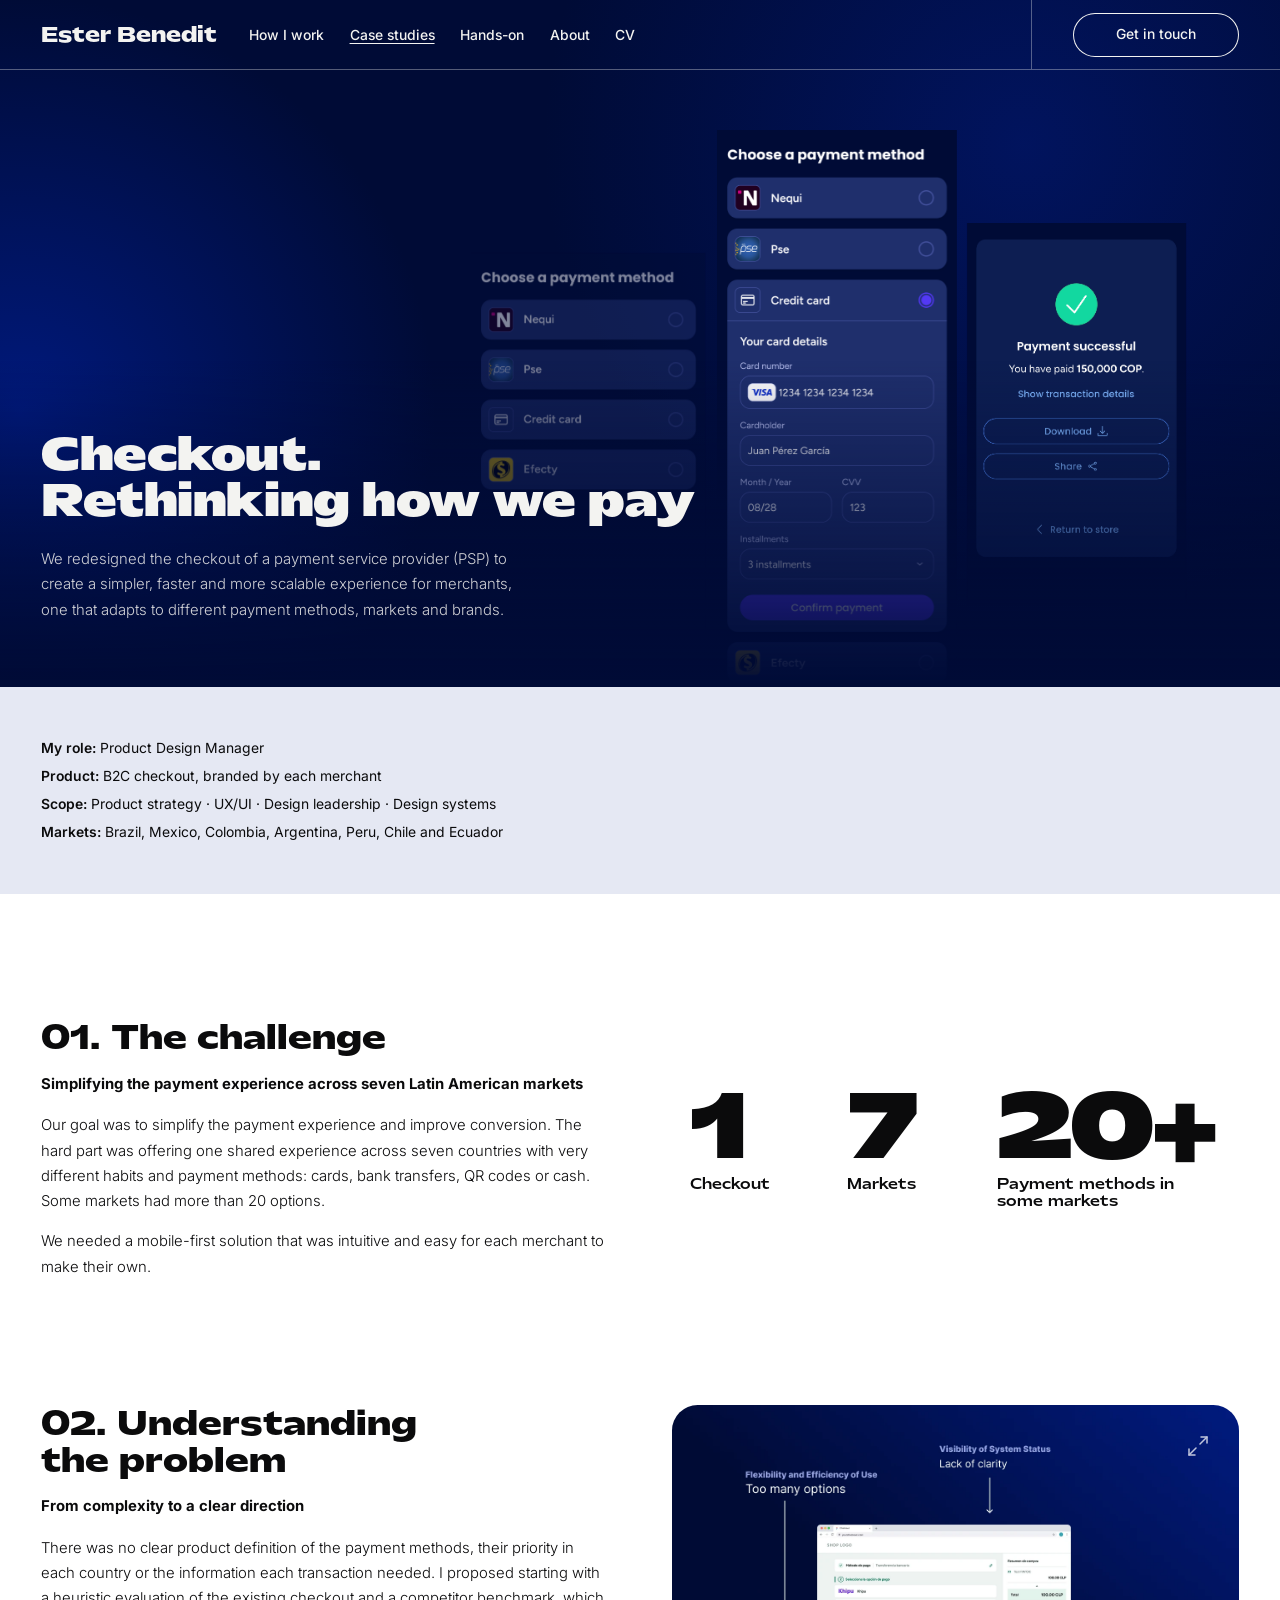
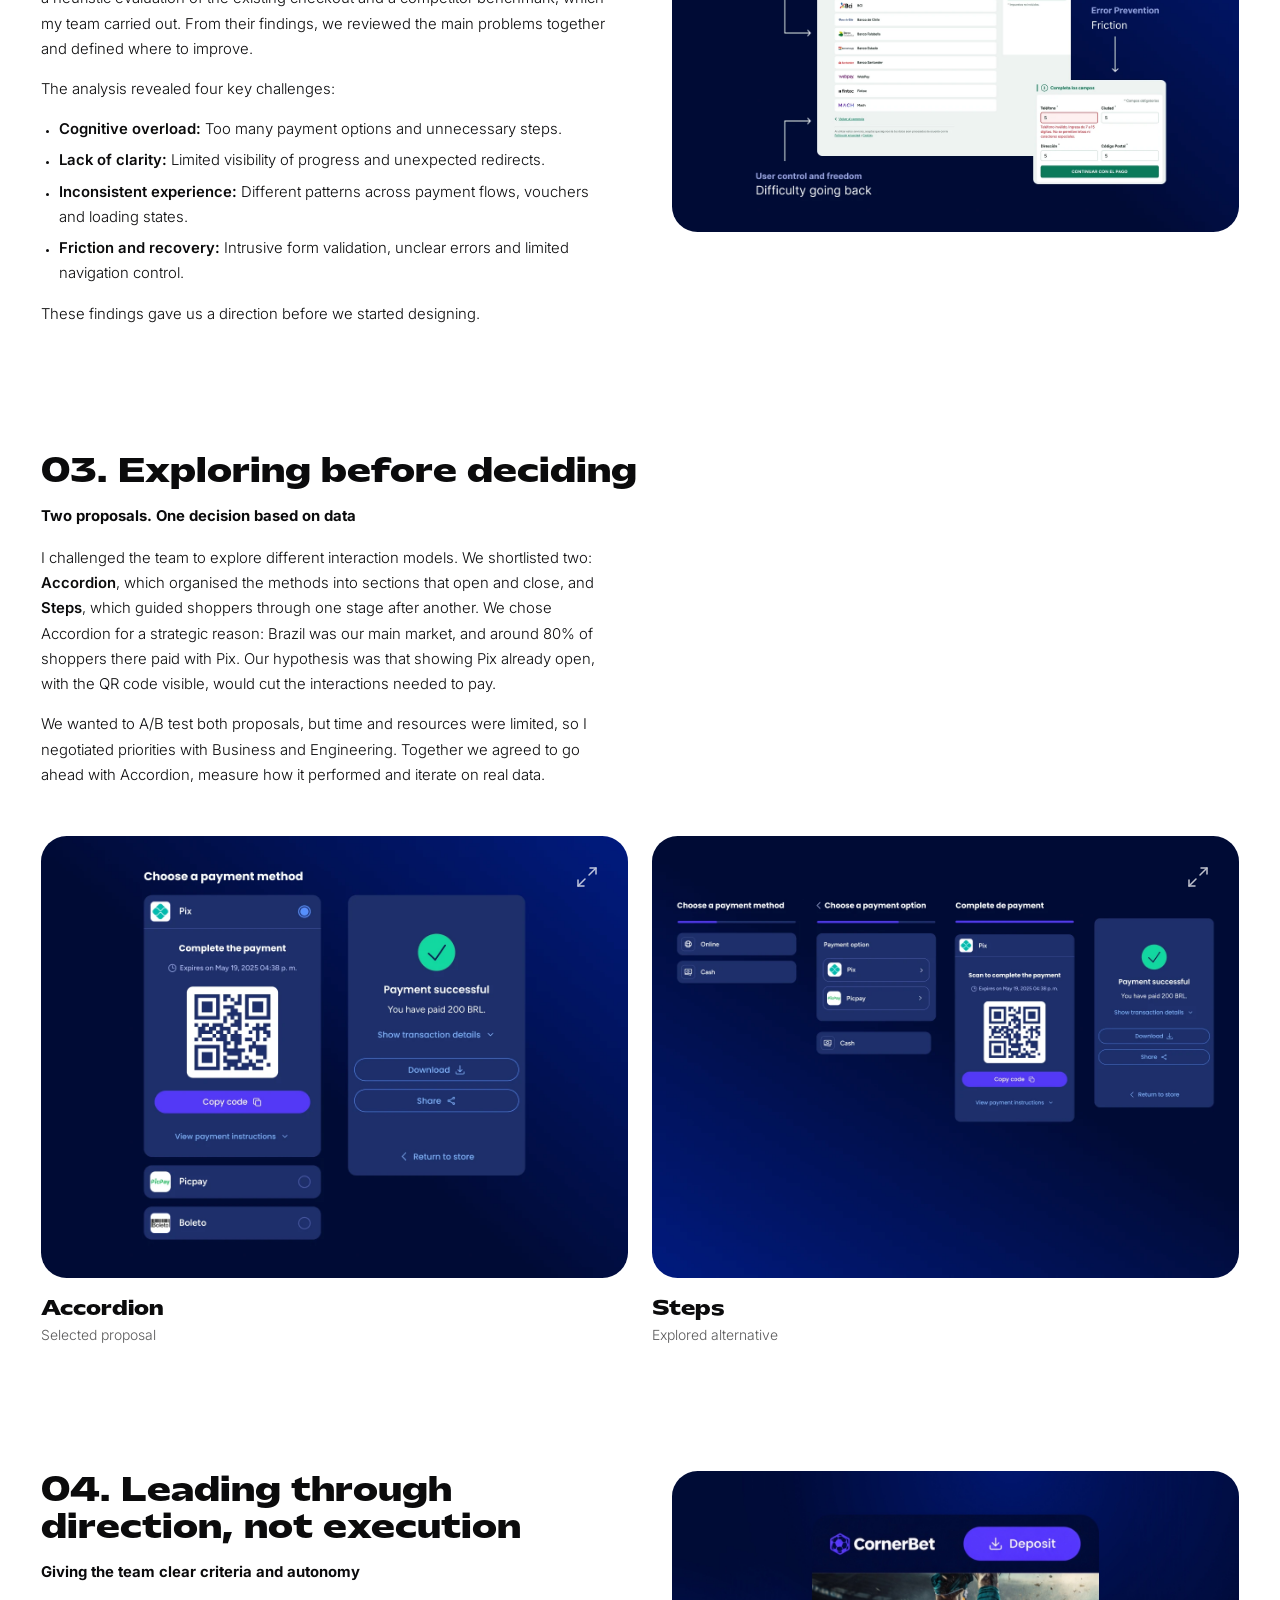
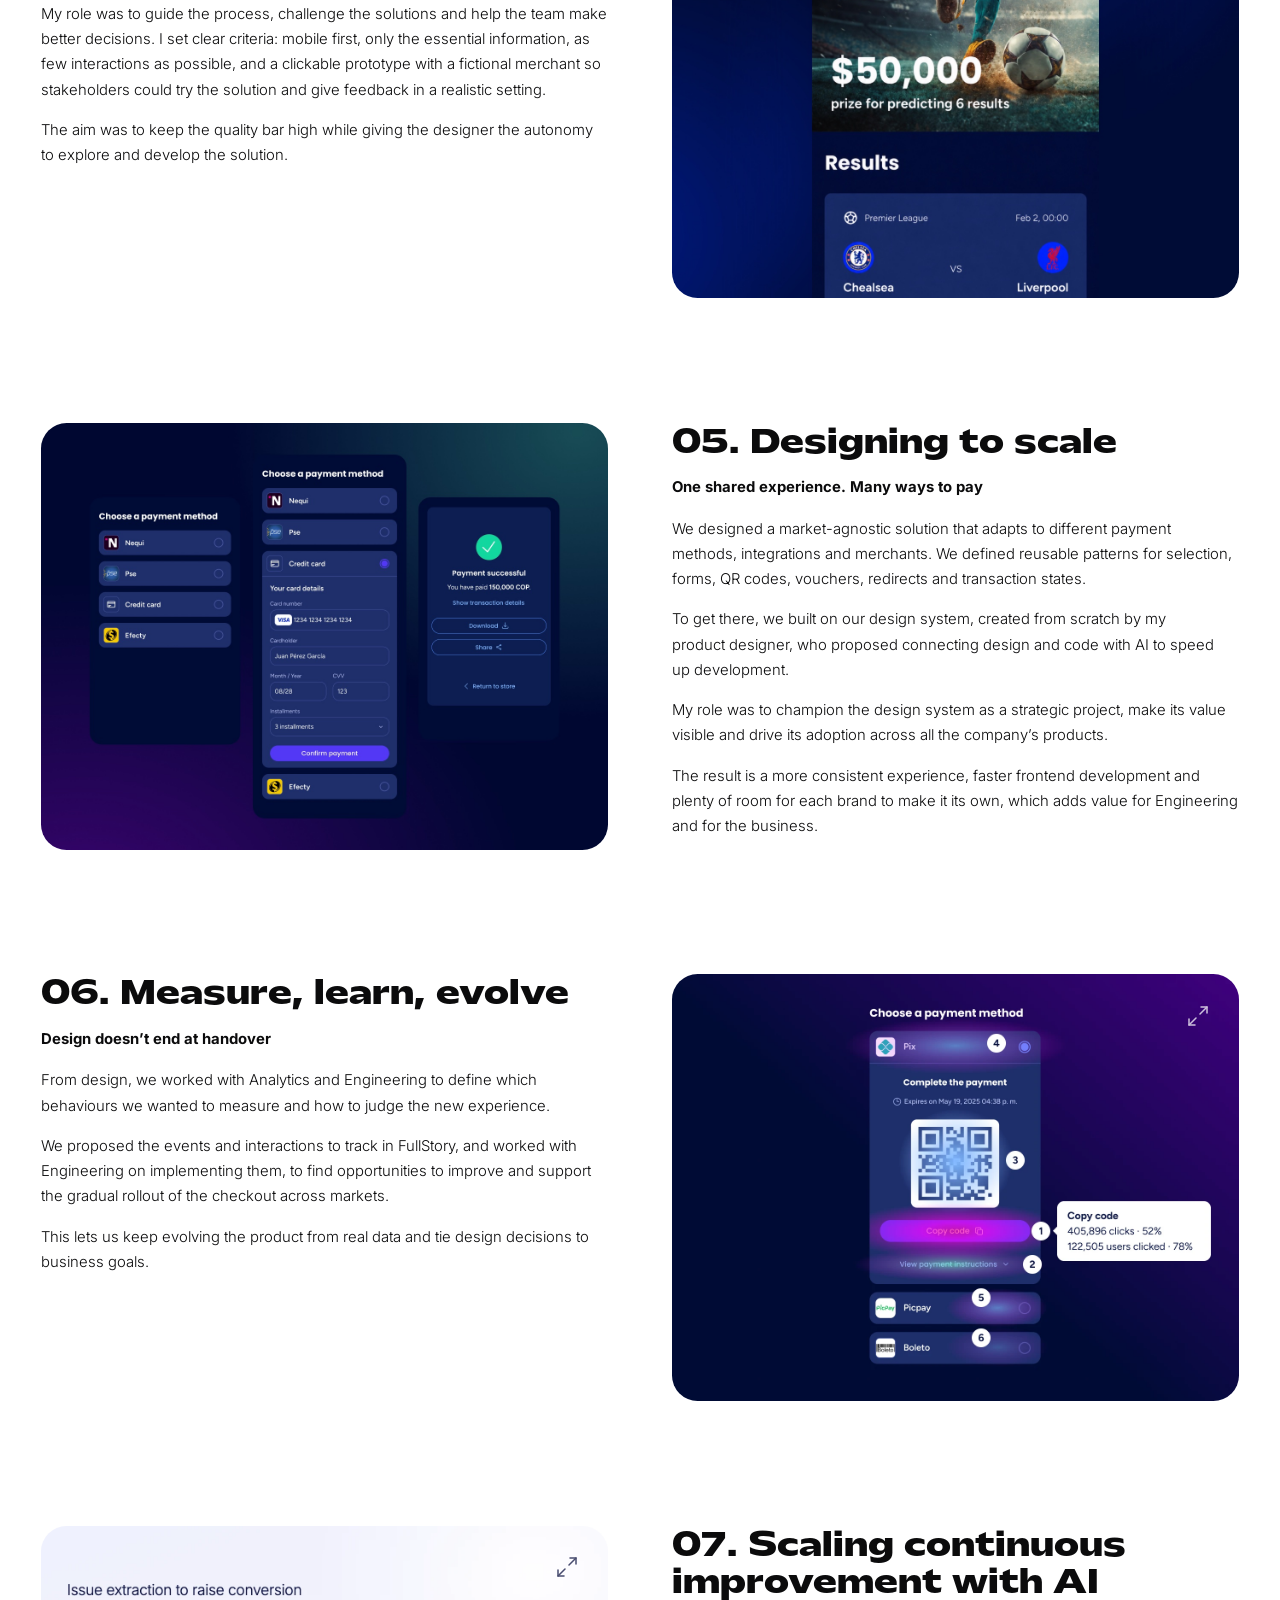
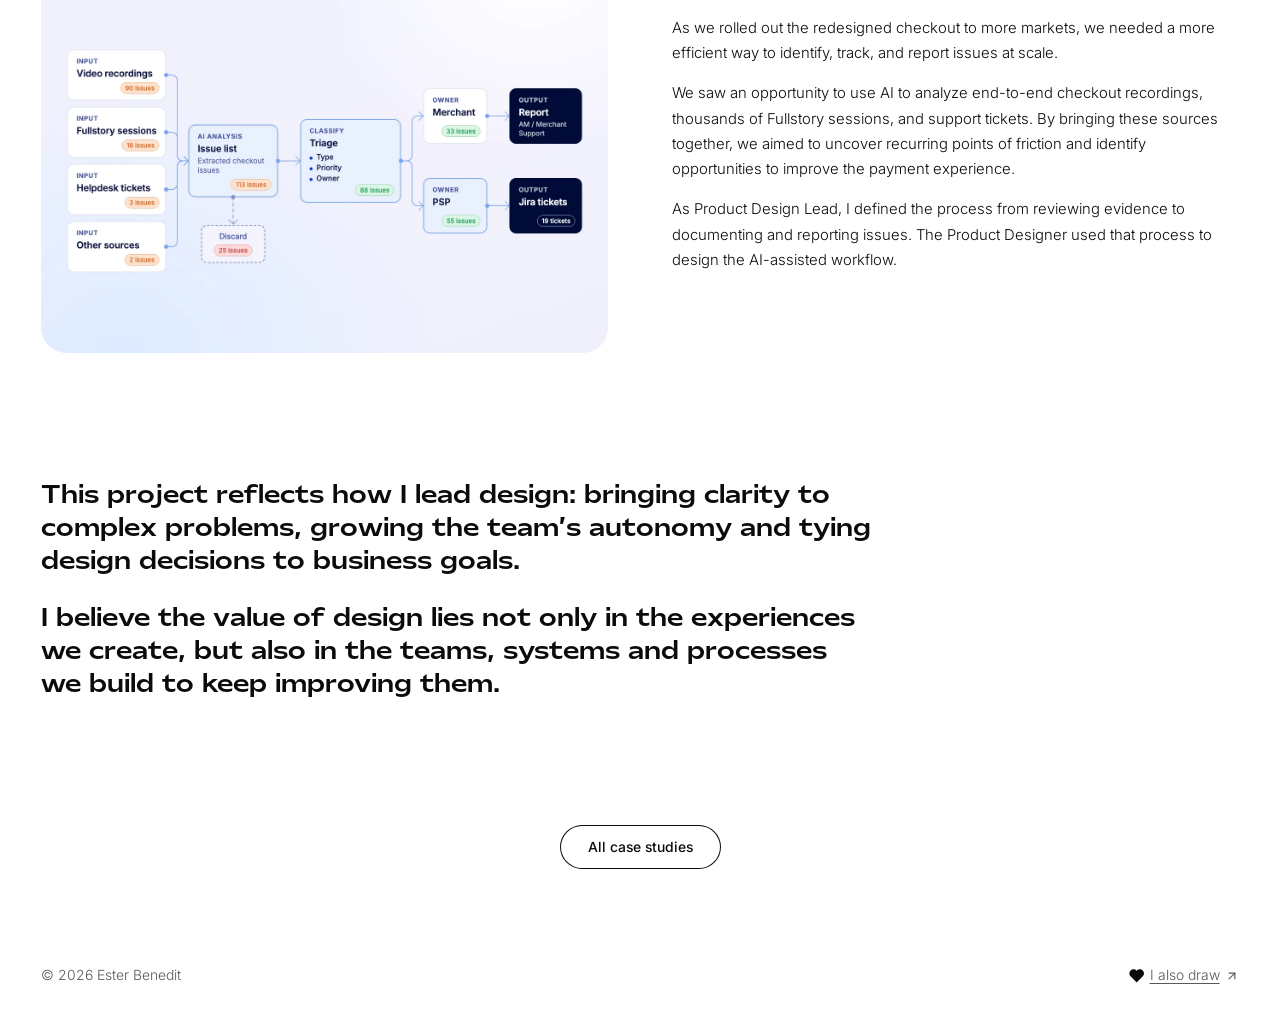
==== commit 4f27991a: "Checkout case: number the AI section 07 Co-Authored-By: Claude Opus 5.5 <noreply@anthropic.com>" ====
--- a/checkout.html
+++ b/checkout.html
@@ -194,7 +194,7 @@
   <section class="wrap cs cs-split flip" aria-labelledby="s7">
     <div class="cs-text">
       <header class="cs-head" data-reveal>
-        <h2 id="s7">Scaling continuous improvement with AI</h2>
+        <h2 id="s7">07. Scaling continuous improvement with AI</h2>
       </header>
       <div class="cs-copy" data-reveal>
         <p>As we rolled out the redesigned checkout to more markets, we needed a more efficient way to identify, track, and report issues at scale.</p>
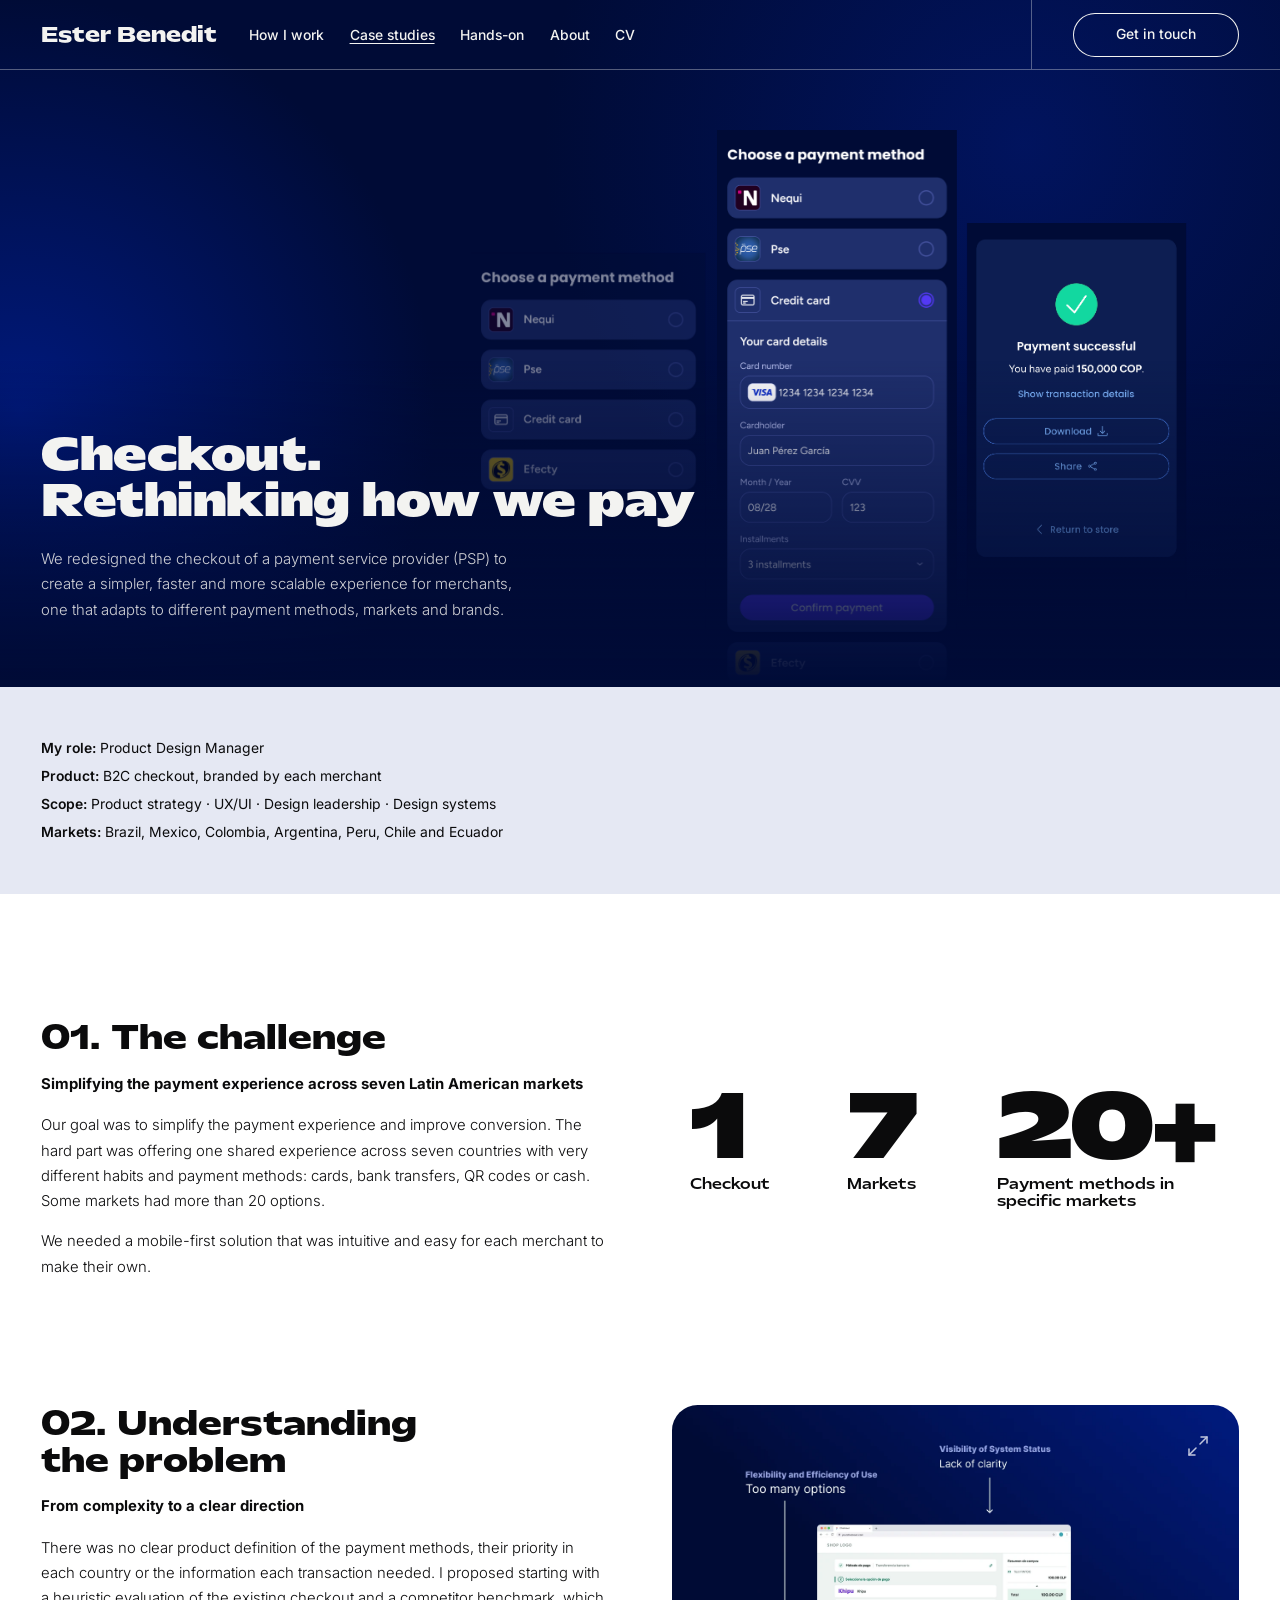
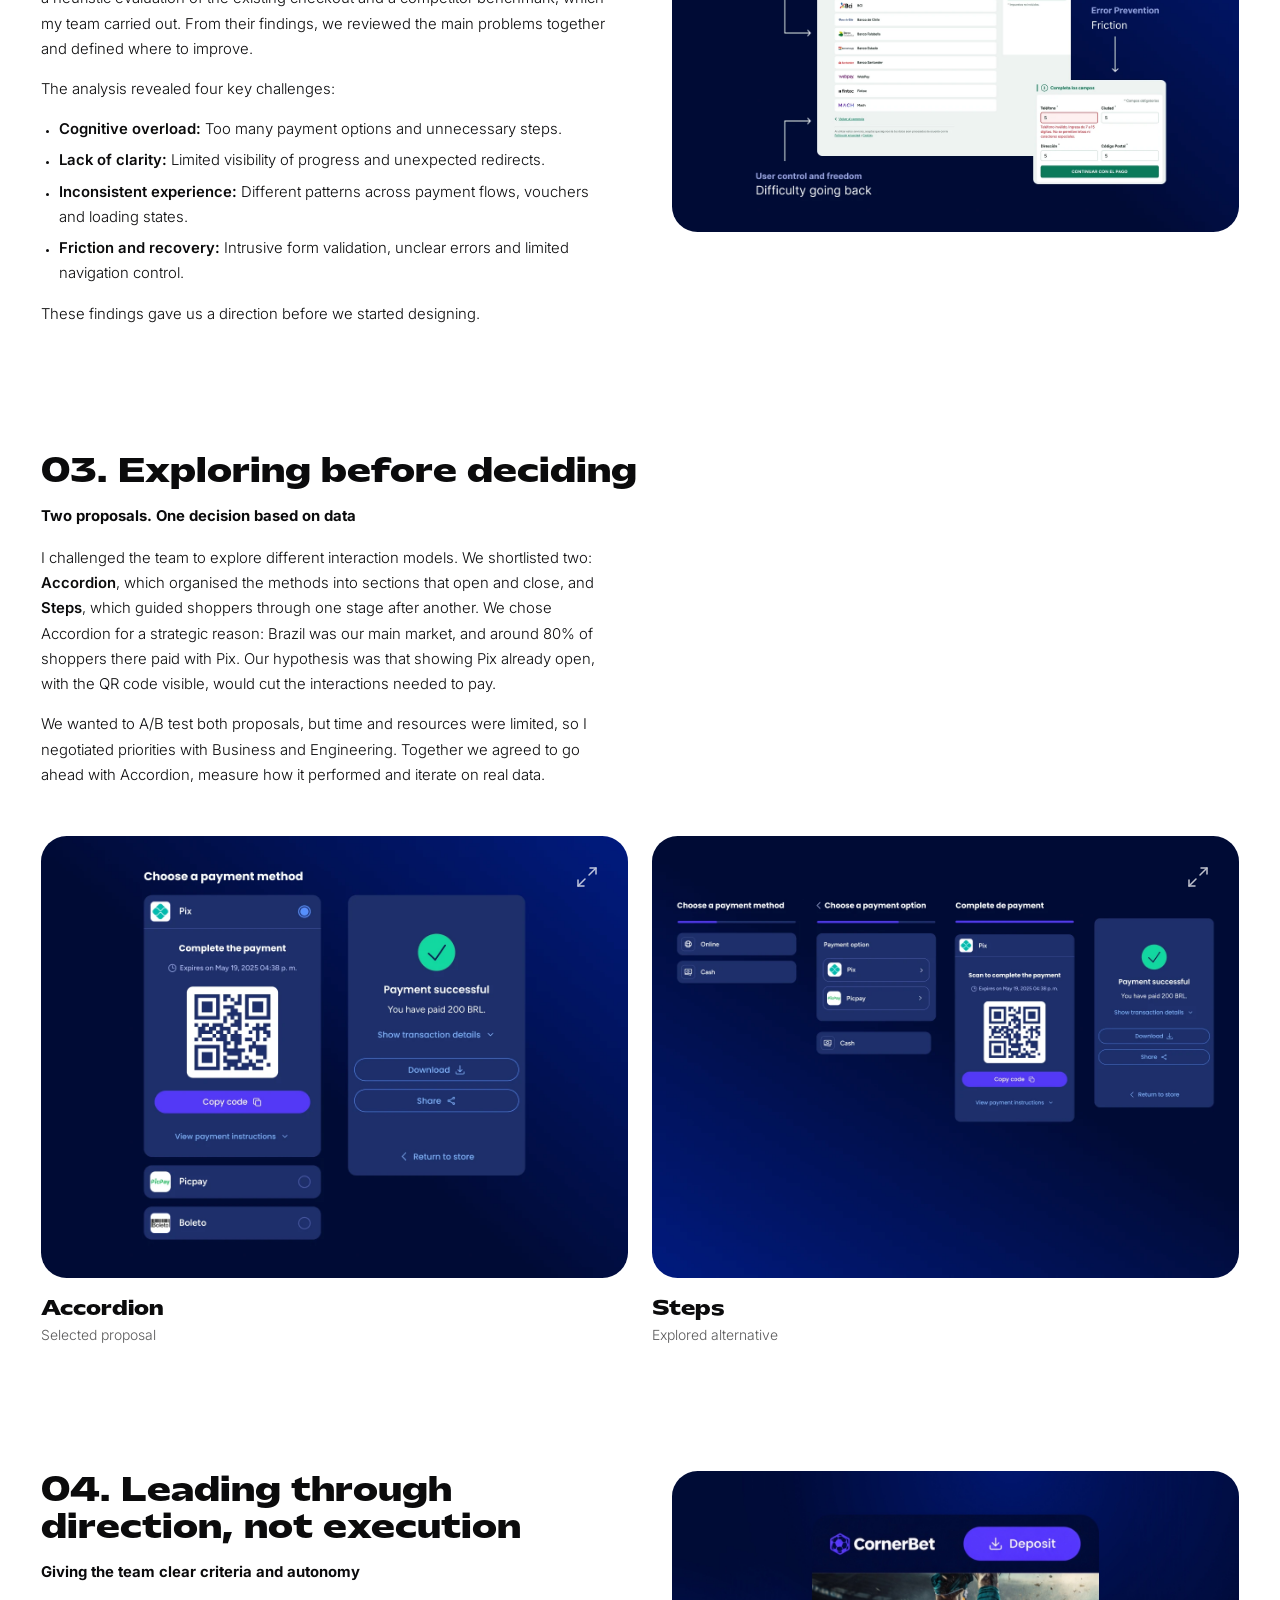
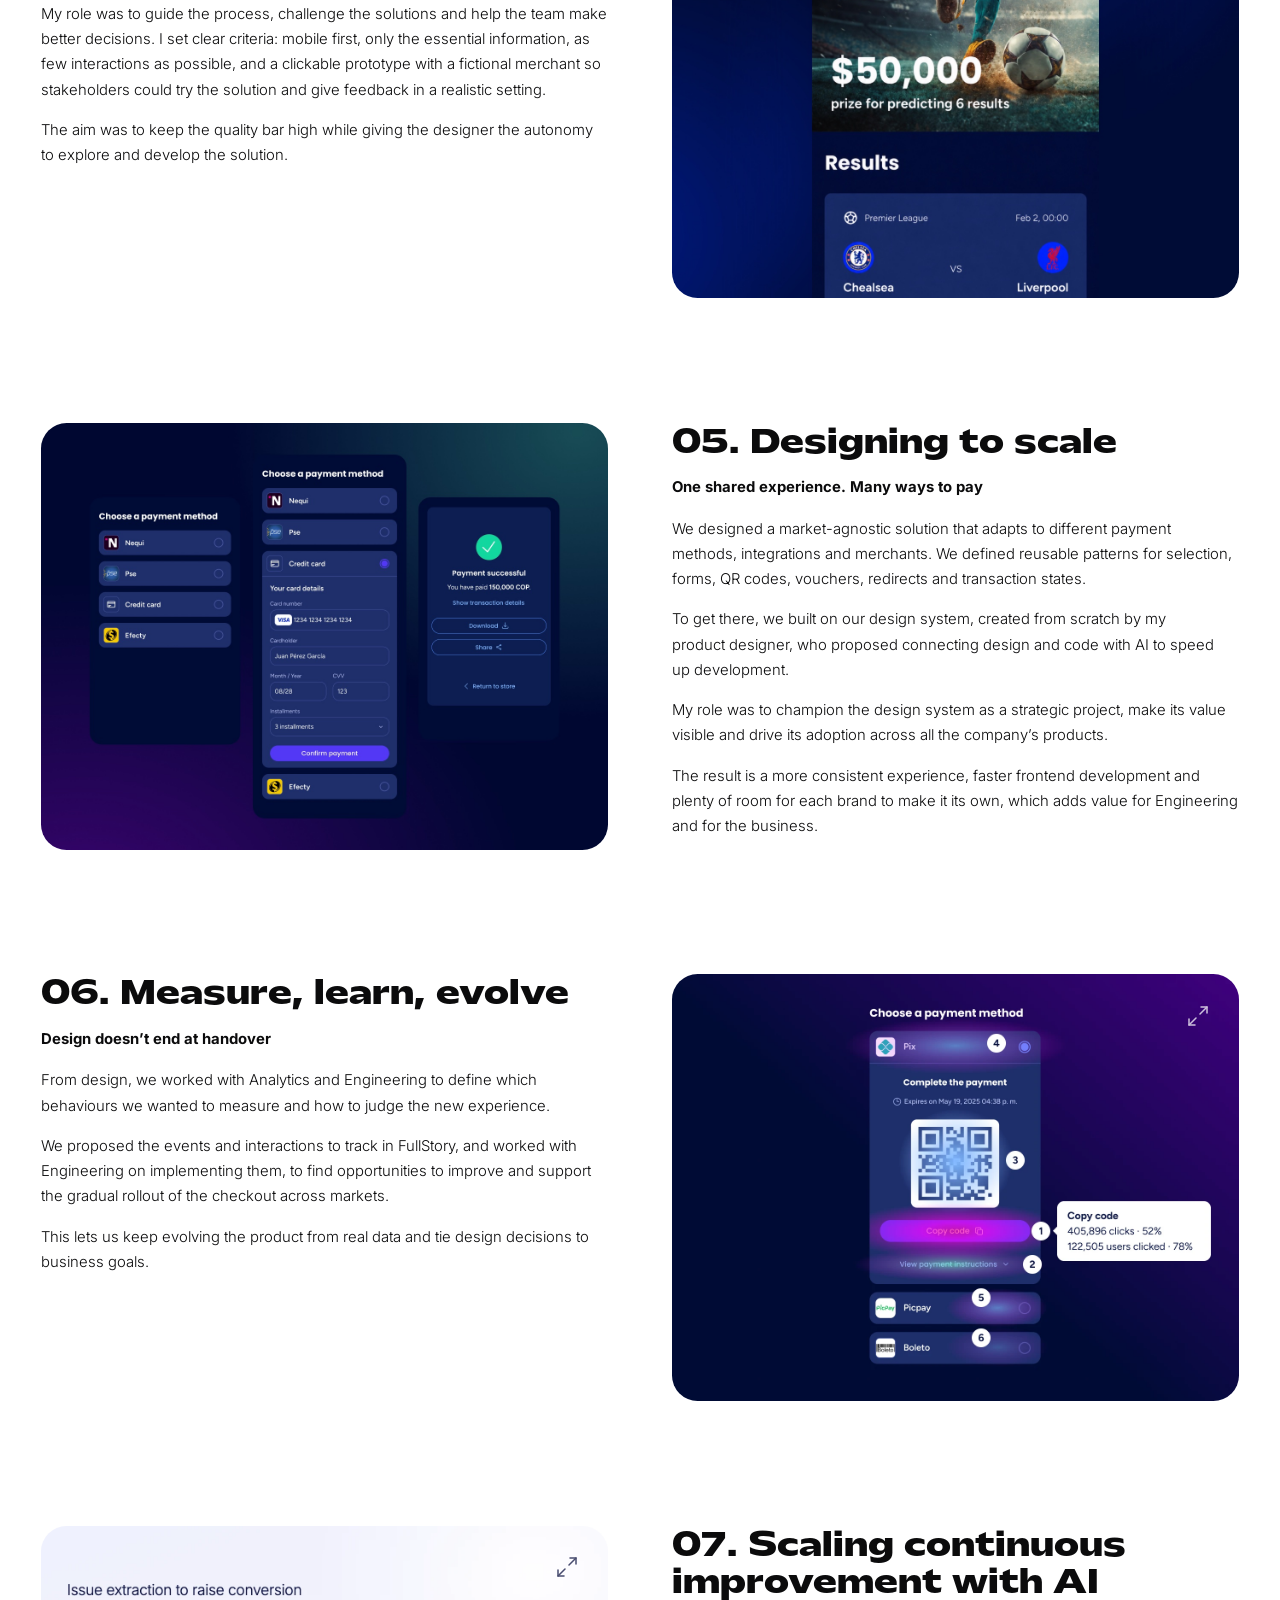
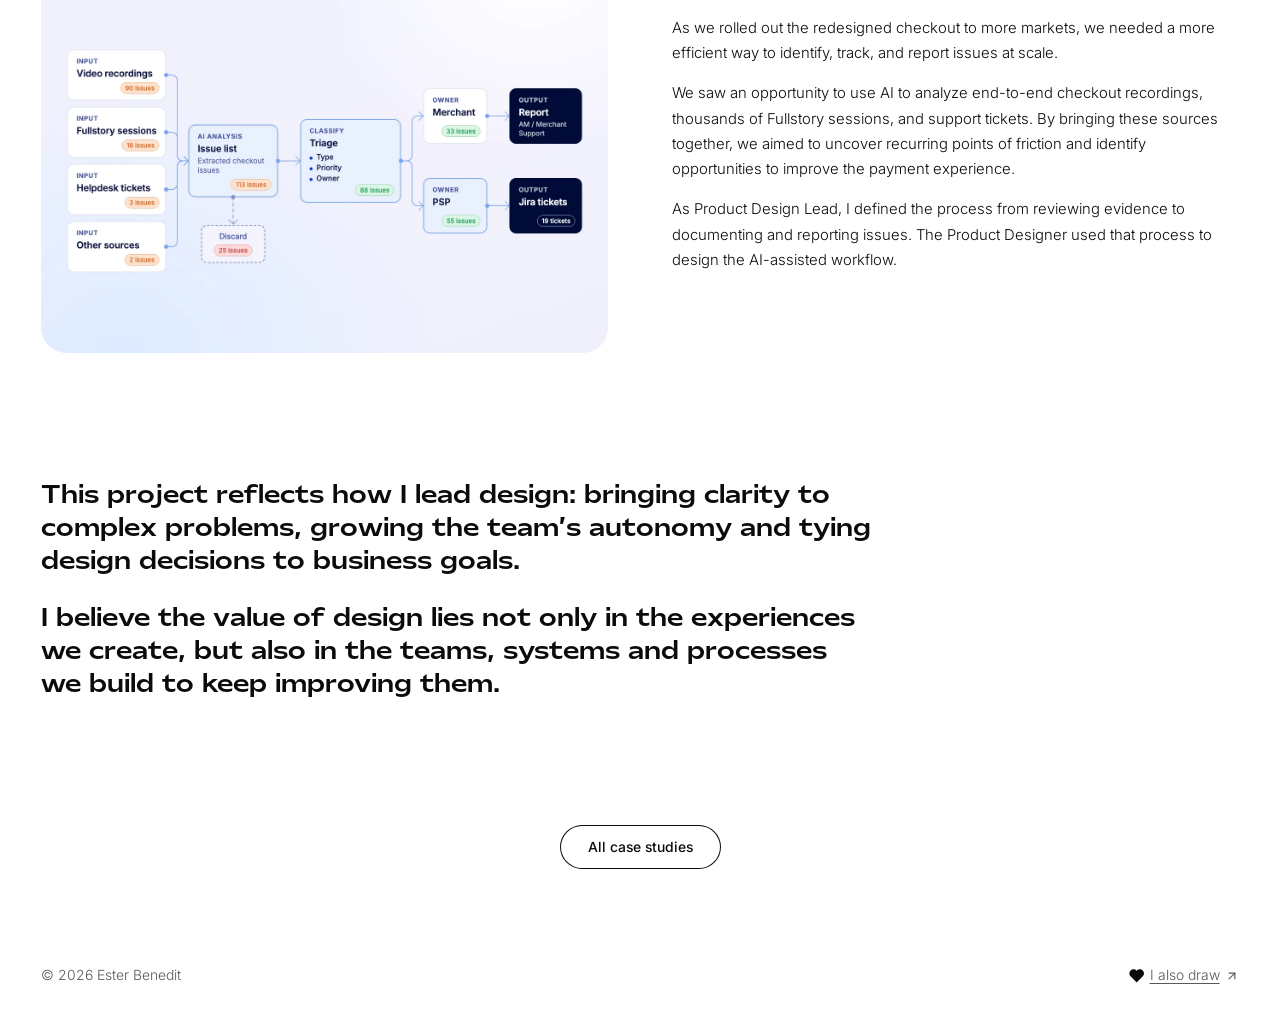
==== commit 6d3bd38c: "Checkout case: figures in 01 count up from zero, third label reads 'specific markets' Co-Authored-By" ====
--- a/checkout.html
+++ b/checkout.html
@@ -76,7 +76,7 @@
     <ul class="cs-stats" data-reveal>
       <li><b>1</b><span>Checkout</span></li>
       <li><b>7</b><span>Markets</span></li>
-      <li><b>20+</b><span>Payment methods in some markets</span></li>
+      <li><b>20+</b><span>Payment methods in specific markets</span></li>
     </ul>
   </section>
 
@@ -278,6 +278,30 @@
     });
     box.addEventListener('click', (e) => { if (e.target !== big) box.close(); });
   })();
+  // The figures in 01 count up from zero, quickly, the first time they come into view. Off for reduced motion.
+  (() => {
+    const nums = [...document.querySelectorAll('.cs-stats b')];
+    if (!nums.length || !('IntersectionObserver' in window) || matchMedia('(prefers-reduced-motion: reduce)').matches) return;
+    const run = (b) => {
+      const m = b.textContent.match(/^(\d+)(.*)$/);
+      if (!m) return;
+      const end = +m[1], suffix = m[2], dur = 700, t0 = performance.now();
+      b.style.minWidth = b.getBoundingClientRect().width + 'px';  // keeps the columns still while the digits change
+      const step = (t) => {
+        const k = Math.min(1, (t - t0) / dur), eased = 1 - Math.pow(1 - k, 3);
+        b.textContent = Math.round(end * eased) + suffix;
+        if (k < 1) requestAnimationFrame(step);
+      };
+      b.textContent = '0' + suffix;
+      requestAnimationFrame(step);
+    };
+    const io = new IntersectionObserver((entries) => {
+      if (!entries.some((e) => e.isIntersecting)) return;
+      io.disconnect();
+      nums.forEach(run);
+    }, { threshold: 0.4 });
+    io.observe(nums[0].closest('.cs-stats'));
+  })();
 </script>
 </body>
 </html>
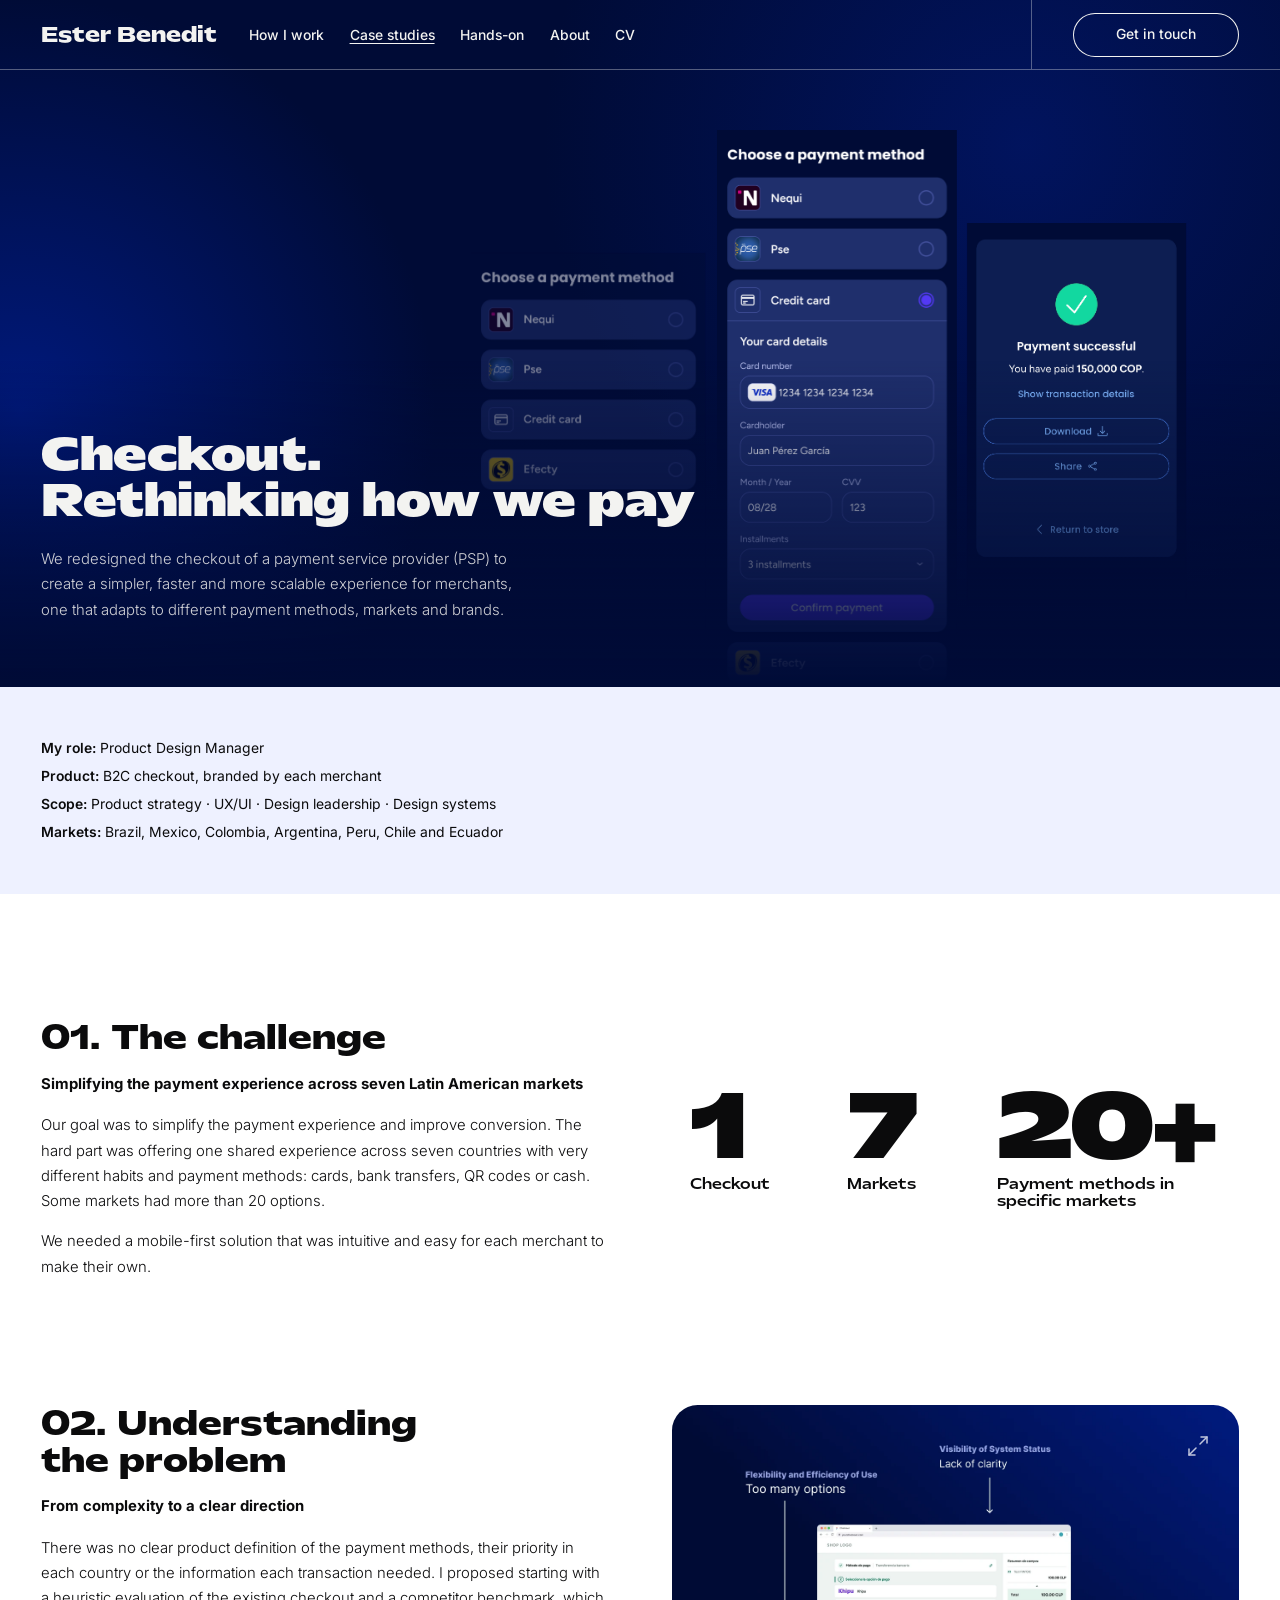
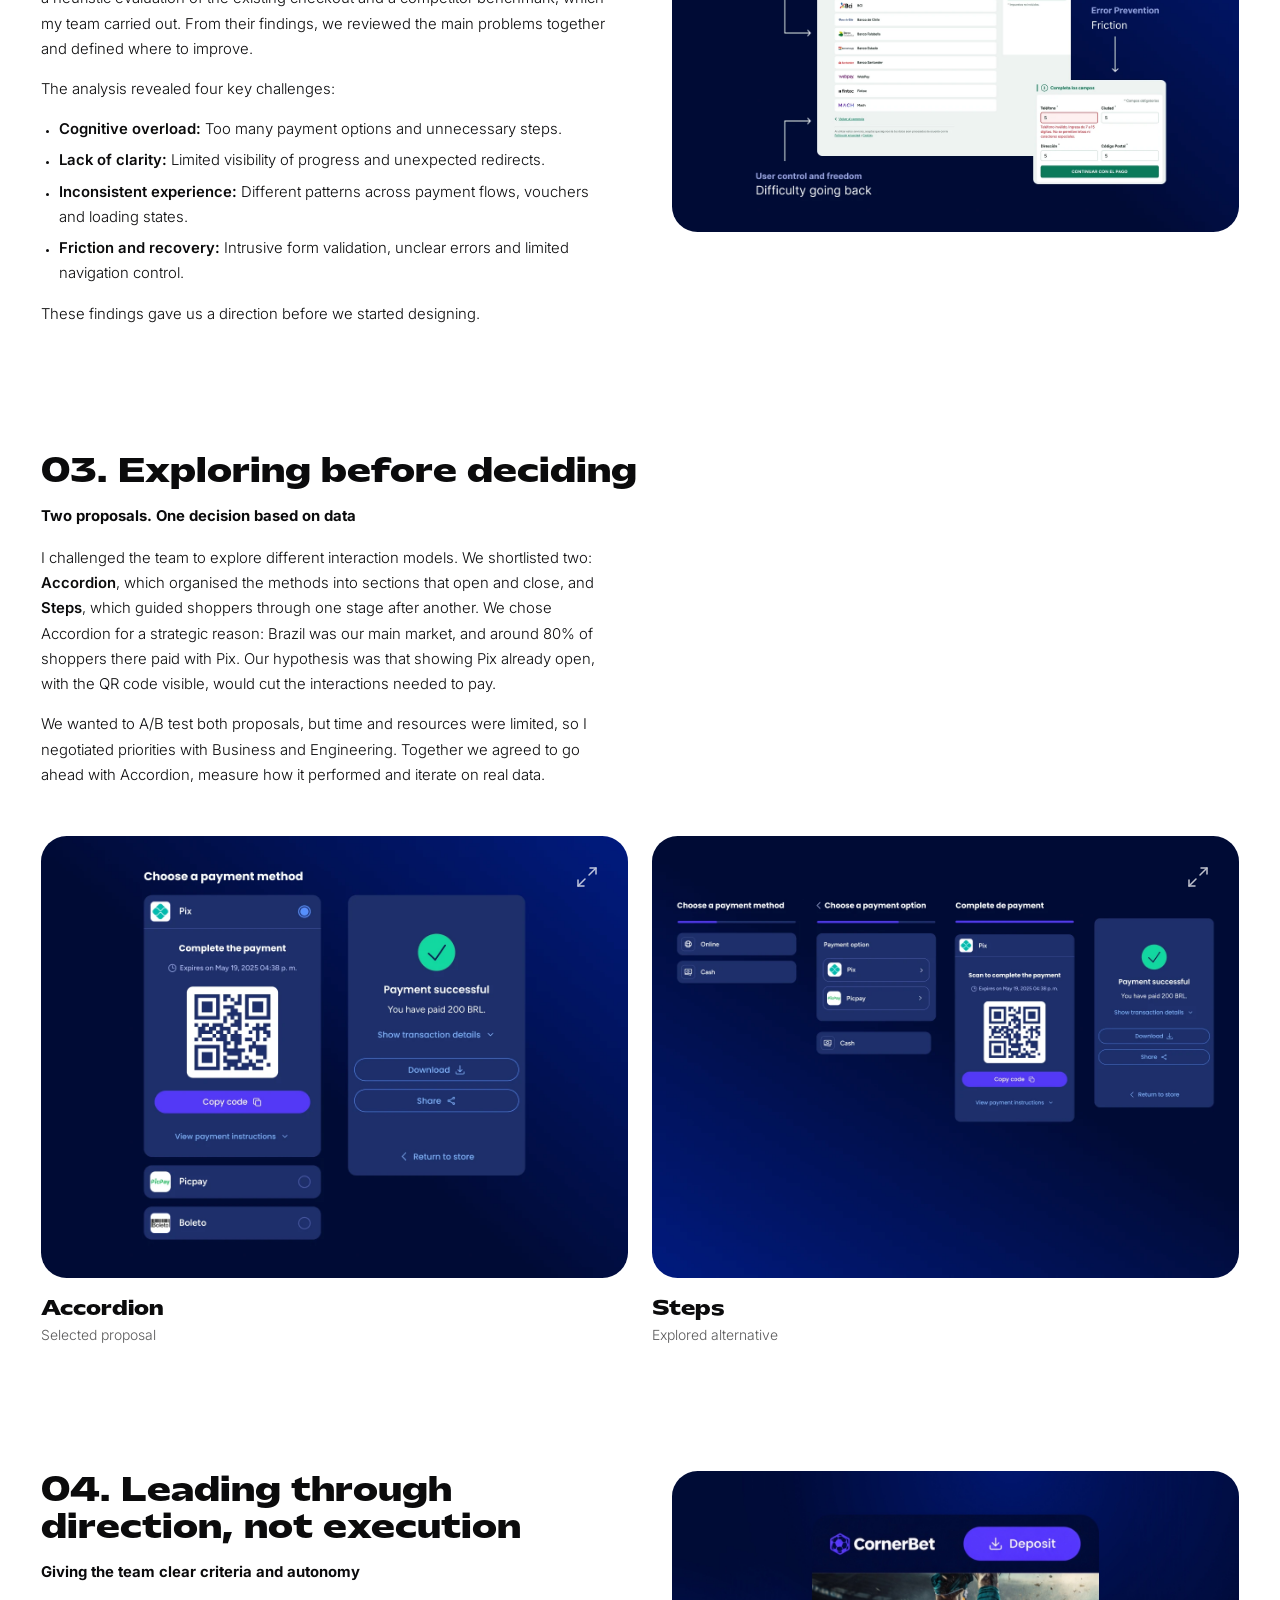
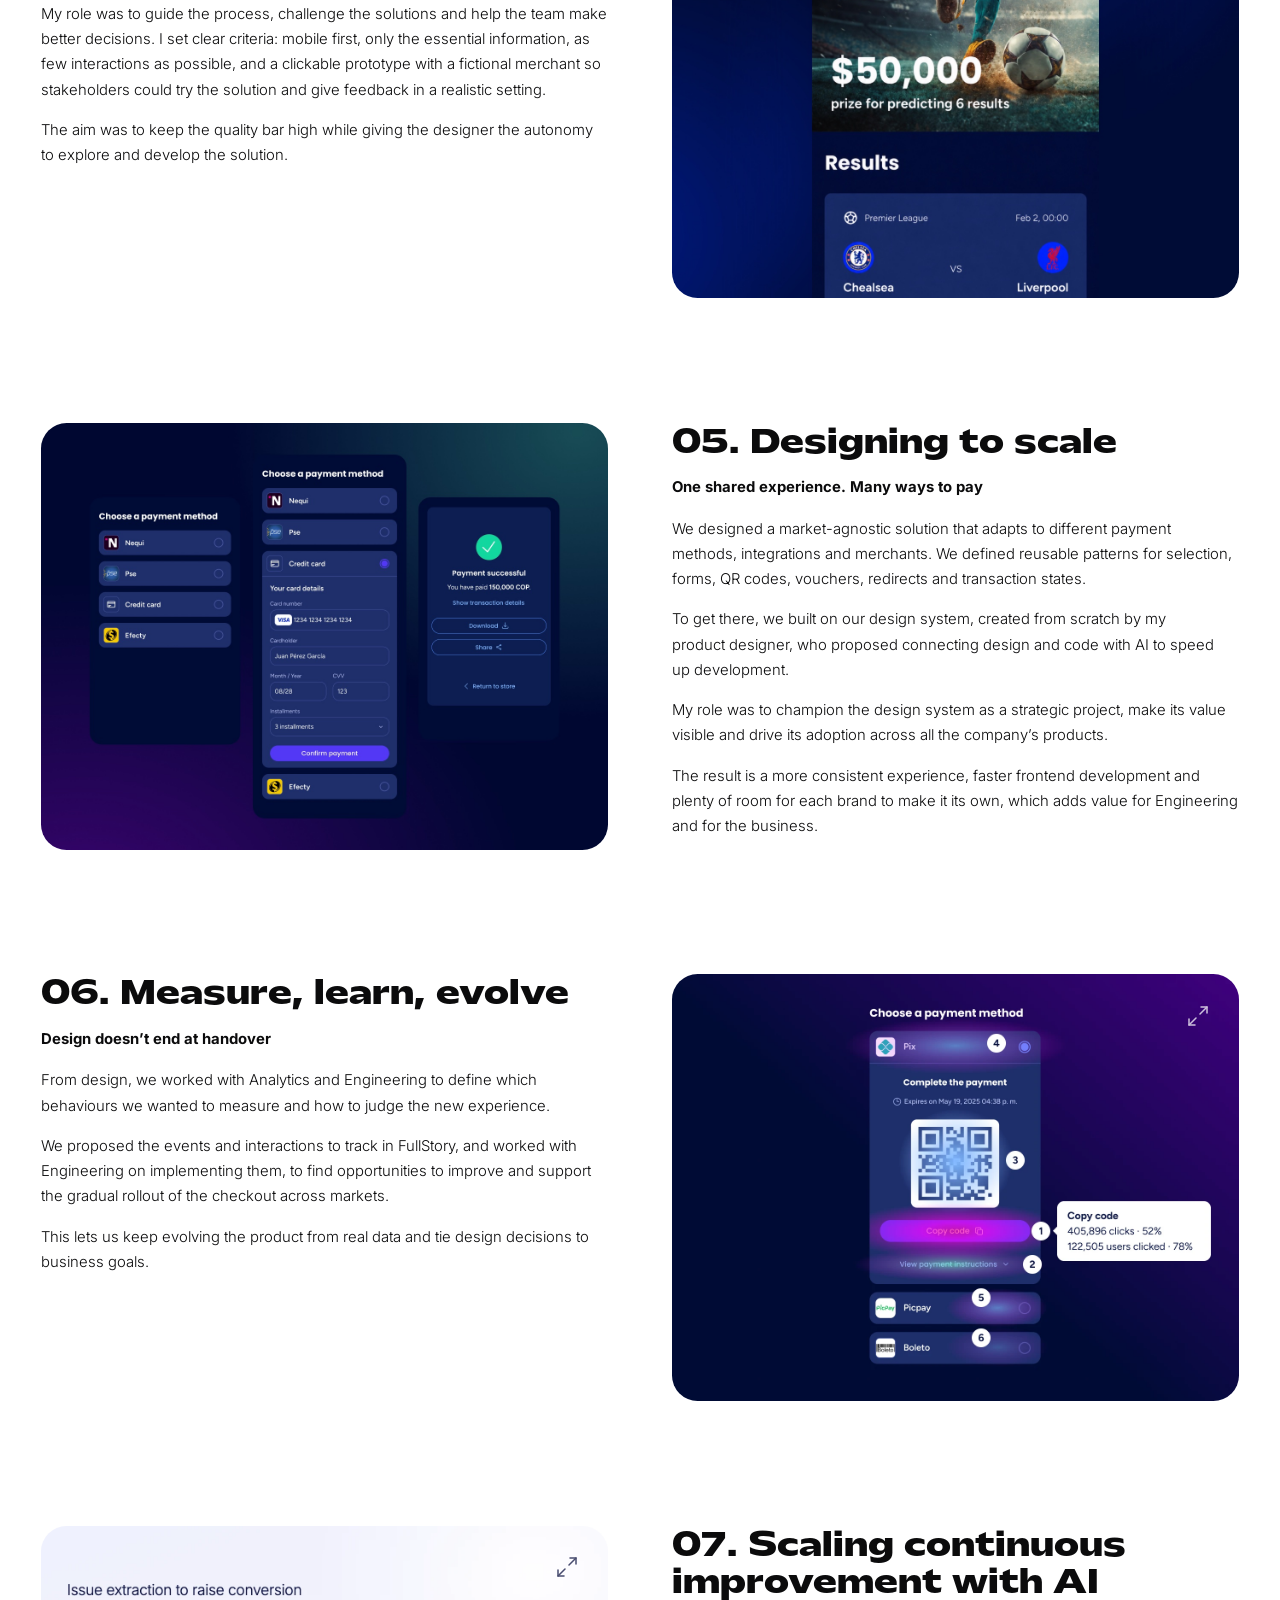
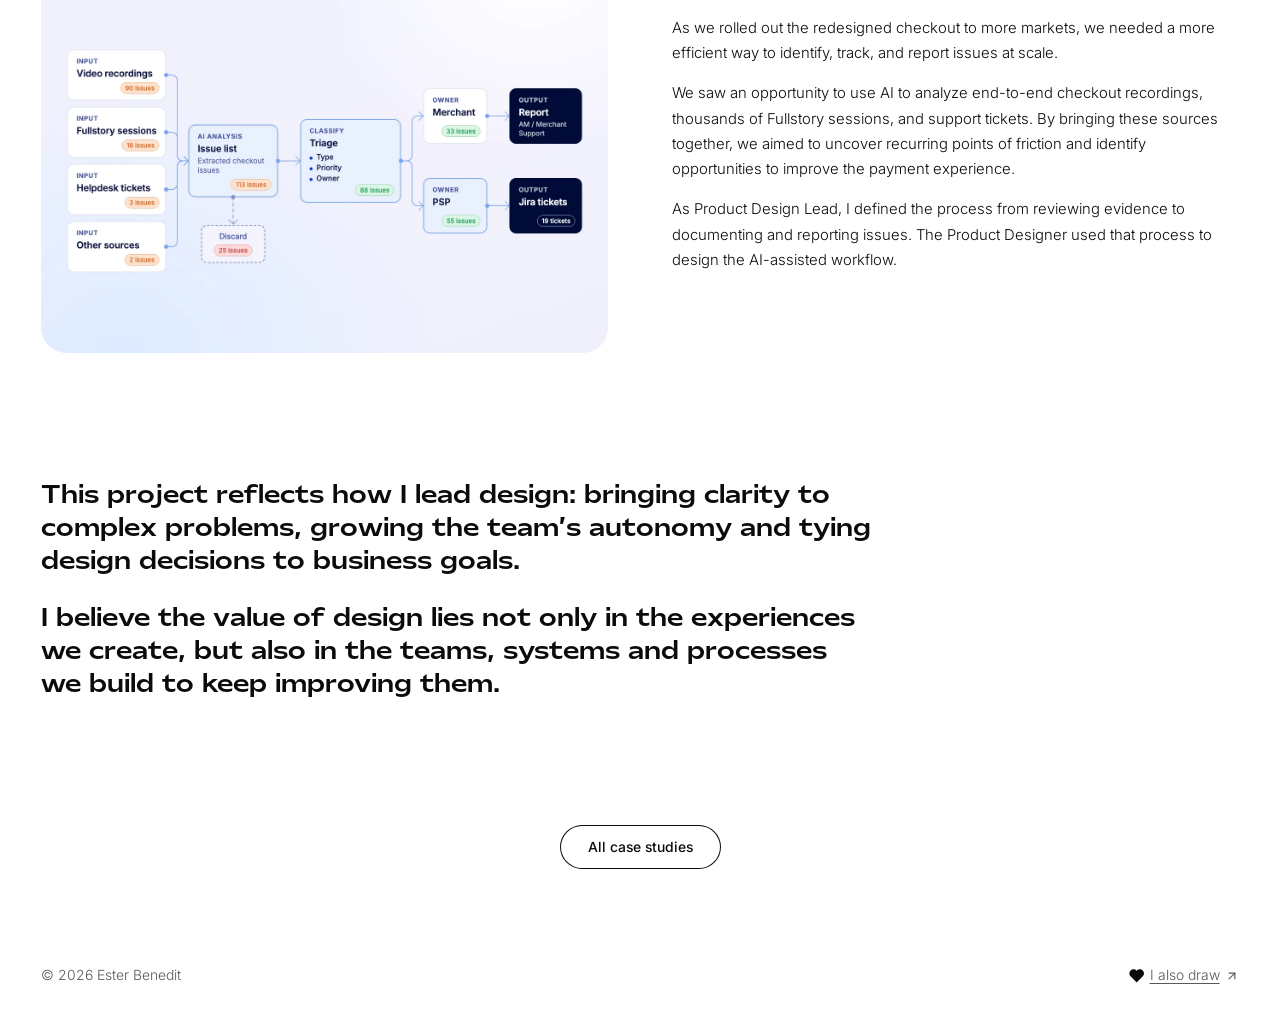
==== commit 04bcc707: "Wallet case published as a teaser: hero, facts and the start of 01, fading into Coming soon Also: th" ====
--- a/checkout.html
+++ b/checkout.html
@@ -13,7 +13,7 @@
   <link href="https://fonts.googleapis.com/css2?family=Inter:wght@200;300;400;500;600&display=swap" rel="stylesheet">
   <link rel="stylesheet" href="fonts-mattone.css?v=1">
   <link rel="stylesheet" href="styles.css?v=137">
-  <link rel="stylesheet" href="case.css?v=51">
+  <link rel="stylesheet" href="case.css?v=59">
   <script>document.documentElement.classList.add('js');</script>
 </head>
 <body class="case" style="--case: #000b36;">
--- a/case.css
+++ b/case.css
@@ -74,7 +74,7 @@
 @media (prefers-reduced-motion: reduce) { .js .case-hero-shots img { animation: none; } }
 
 /* Fact sheet band */
-.case-facts-band { background: #e5e8f3; padding-block: clamp(2rem, 4vw, 3.5rem); }
+.case-facts-band { background: #eef1ff; padding-block: clamp(2rem, 4vw, 3.5rem); }
 .case-facts { margin: 0; display: grid; gap: 0.45rem; font-size: var(--step-small); line-height: 1.5; }
 .case-facts div { display: block; }
 .case-facts dt, .case-facts dd { display: inline; margin: 0; }
@@ -203,3 +203,70 @@
 .play-btn:focus-visible { outline: 2px solid #fff; outline-offset: 2px; border-radius: 0.75rem; }
 @media (hover: none) { .playable.is-paused .play-btn { opacity: 0.85; } }  /* on touch, the play icon stays while paused */
 @media (prefers-reduced-motion: reduce) { .play-btn { transition: none; } }
+
+/* Hero image still to come (Wallet draft): a marked gap with the same shape as the screens group */
+.case-hero-shots.is-placeholder {
+  display: grid; place-items: start center; padding: 18% 2rem 0; text-align: center;
+  border: 1px dashed rgb(243 243 241 / 0.35); border-radius: var(--radius);
+  font-size: var(--step-small); color: rgb(243 243 241 / 0.7);
+}
+.case-hero-shots.is-placeholder span { max-width: 16rem; }
+
+/* Wallet hero (Ester's Figma "responsive": 1600, 1238 and 650 frames). Purple with two soft glows; three screens
+   anchored to the right edge, the third one running off it; a purple fade over their lower part, and the text on top.
+   --u is one Figma pixel of the current frame, so every size follows her frames. */
+.wallet-hero {
+  --u: min(100vw / 1600, 1px);
+  display: block; min-height: 0; padding-block: 0; position: relative; container-type: normal;
+  background:
+    radial-gradient(circle calc(478.5 * var(--u)) at var(--glow-x) calc(205 * var(--u)), #8c5cff, rgb(140 92 255 / 0)),  /* Ester's two colours only: #8C5CFF to the base #692AFF */
+    radial-gradient(circle calc(364.5 * var(--u)) at calc(30 * var(--u)) calc(451 * var(--u)), #8c5cff, rgb(140 92 255 / 0)),
+    var(--case);
+  background-repeat: no-repeat; background-origin: border-box;
+  --fade-top: 474; --fade-h: 362; --text-top: 474; --fade-from: 0.1275; --fade-to: 1;
+  --glow-x: calc(100% - 217 * var(--u));  /* the big glow stays behind the screens, which are anchored right */
+  min-height: calc(836 * var(--u));
+}
+.wallet-hero::after {  /* Figma Rectangle 915: transparent to purple, over the bottom of the screens */
+  content: ""; position: absolute; left: 0; right: 0; bottom: 0; z-index: 0; pointer-events: none;
+  top: calc(var(--fade-top) * var(--u) - 70px);
+  background: linear-gradient(to bottom, rgb(105 42 255 / 0) calc(var(--fade-h) * var(--fade-from) * var(--u)), var(--case) calc(var(--fade-h) * var(--fade-to) * var(--u)));
+}
+.wallet-shots { position: absolute; inset: 0; z-index: 0; overflow: hidden; pointer-events: none; }
+.wallet-shots img { position: absolute; height: auto; }
+.wallet-shots .ws-home   { right: calc(421 * var(--u)); top: calc(146 * var(--u) - 70px); width: calc(283 * var(--u)); border-radius: calc(30 * var(--u)); }
+.wallet-shots .ws-signup { right: calc(149 * var(--u)); top: calc(206 * var(--u) - 70px); width: calc(235 * var(--u)); border-radius: calc(30 * var(--u)); }
+.wallet-shots .ws-code   { right: calc(-122 * var(--u)); top: calc(206 * var(--u) - 70px); width: calc(234 * var(--u)); border-radius: calc(30 * var(--u)); }
+.wallet-hero .case-hero-text {
+  position: relative; z-index: 1; margin: 0; background: none; align-self: auto;
+  padding: calc(var(--text-top) * var(--u) - 70px) 0 clamp(2.5rem, 5vw, 4.5rem);
+}
+.js .wallet-shots img { animation: shot-in 1600ms var(--ease-expo) both; }
+.js .wallet-shots .ws-home { animation-delay: 200ms; }
+.js .wallet-shots .ws-signup { animation-delay: 700ms; }
+.js .wallet-shots .ws-code { animation-delay: 1200ms; }
+@media (prefers-reduced-motion: reduce) { .js .wallet-shots img { animation: none; } }
+/* Tablet frame, 1238 wide: the screens move left and the title runs over them */
+@media (max-width: 1300px) {
+  .wallet-hero { --u: calc(100vw / 1238); --fade-top: 294; --fade-h: 542; --glow-x: calc(1383 * var(--u)); padding-top: 0; padding-bottom: 0; }
+  .wallet-shots .ws-home   { right: calc(386 * var(--u)); top: calc(157 * var(--u) - 70px); width: calc(260 * var(--u)); border-radius: calc(28 * var(--u)); }
+  .wallet-shots .ws-signup { right: calc(135 * var(--u)); top: calc(212 * var(--u) - 70px); width: calc(216 * var(--u)); border-radius: calc(28 * var(--u)); }
+  .wallet-shots .ws-code   { right: calc(-115 * var(--u)); top: calc(212 * var(--u) - 70px); width: calc(216 * var(--u)); border-radius: calc(28 * var(--u)); }
+}
+/* Phone frame, 650 wide */
+@media (max-width: 700px) {
+  .wallet-hero { --u: calc(100vw / 650); --fade-top: 241; --fade-h: 595; --text-top: 457; --fade-from: 0.0639; --fade-to: 0.6355; }  /* Ester's updated phone frame */
+  .wallet-shots .ws-home   { right: calc(327 * var(--u)); top: calc(141 * var(--u) - 70px); width: calc(217 * var(--u)); border-radius: calc(24 * var(--u)); }
+  .wallet-shots .ws-signup { right: calc(118 * var(--u)); top: calc(187 * var(--u) - 70px); width: calc(180 * var(--u)); border-radius: calc(24 * var(--u)); }
+  .wallet-shots .ws-code   { right: calc(-91 * var(--u)); top: calc(187 * var(--u) - 70px); width: calc(180 * var(--u)); border-radius: calc(24 * var(--u)); }
+}
+
+/* Teaser of a case still in progress (published Wallet: <body class="case is-teaser">): the page shows the hero, the
+   facts and the start of 01, then fades to white with a grey "Coming soon". The local draft has no is-teaser class. */
+.is-teaser .case-body { position: relative; max-height: clamp(26rem, 22rem + 12vw, 34rem); overflow: hidden; }
+.is-teaser .case-body::after {
+  content: "Coming soon"; position: absolute; inset: 0; z-index: 2;
+  display: flex; align-items: flex-end; justify-content: center; padding-bottom: clamp(2.5rem, 5vw, 4rem);
+  background: linear-gradient(to bottom, rgb(255 255 255 / 0) 15%, #fff 75%);
+  font-family: var(--font-display); font-weight: 400; font-size: clamp(1.25rem, 1rem + 1vw, 2rem); color: var(--muted);
+}
